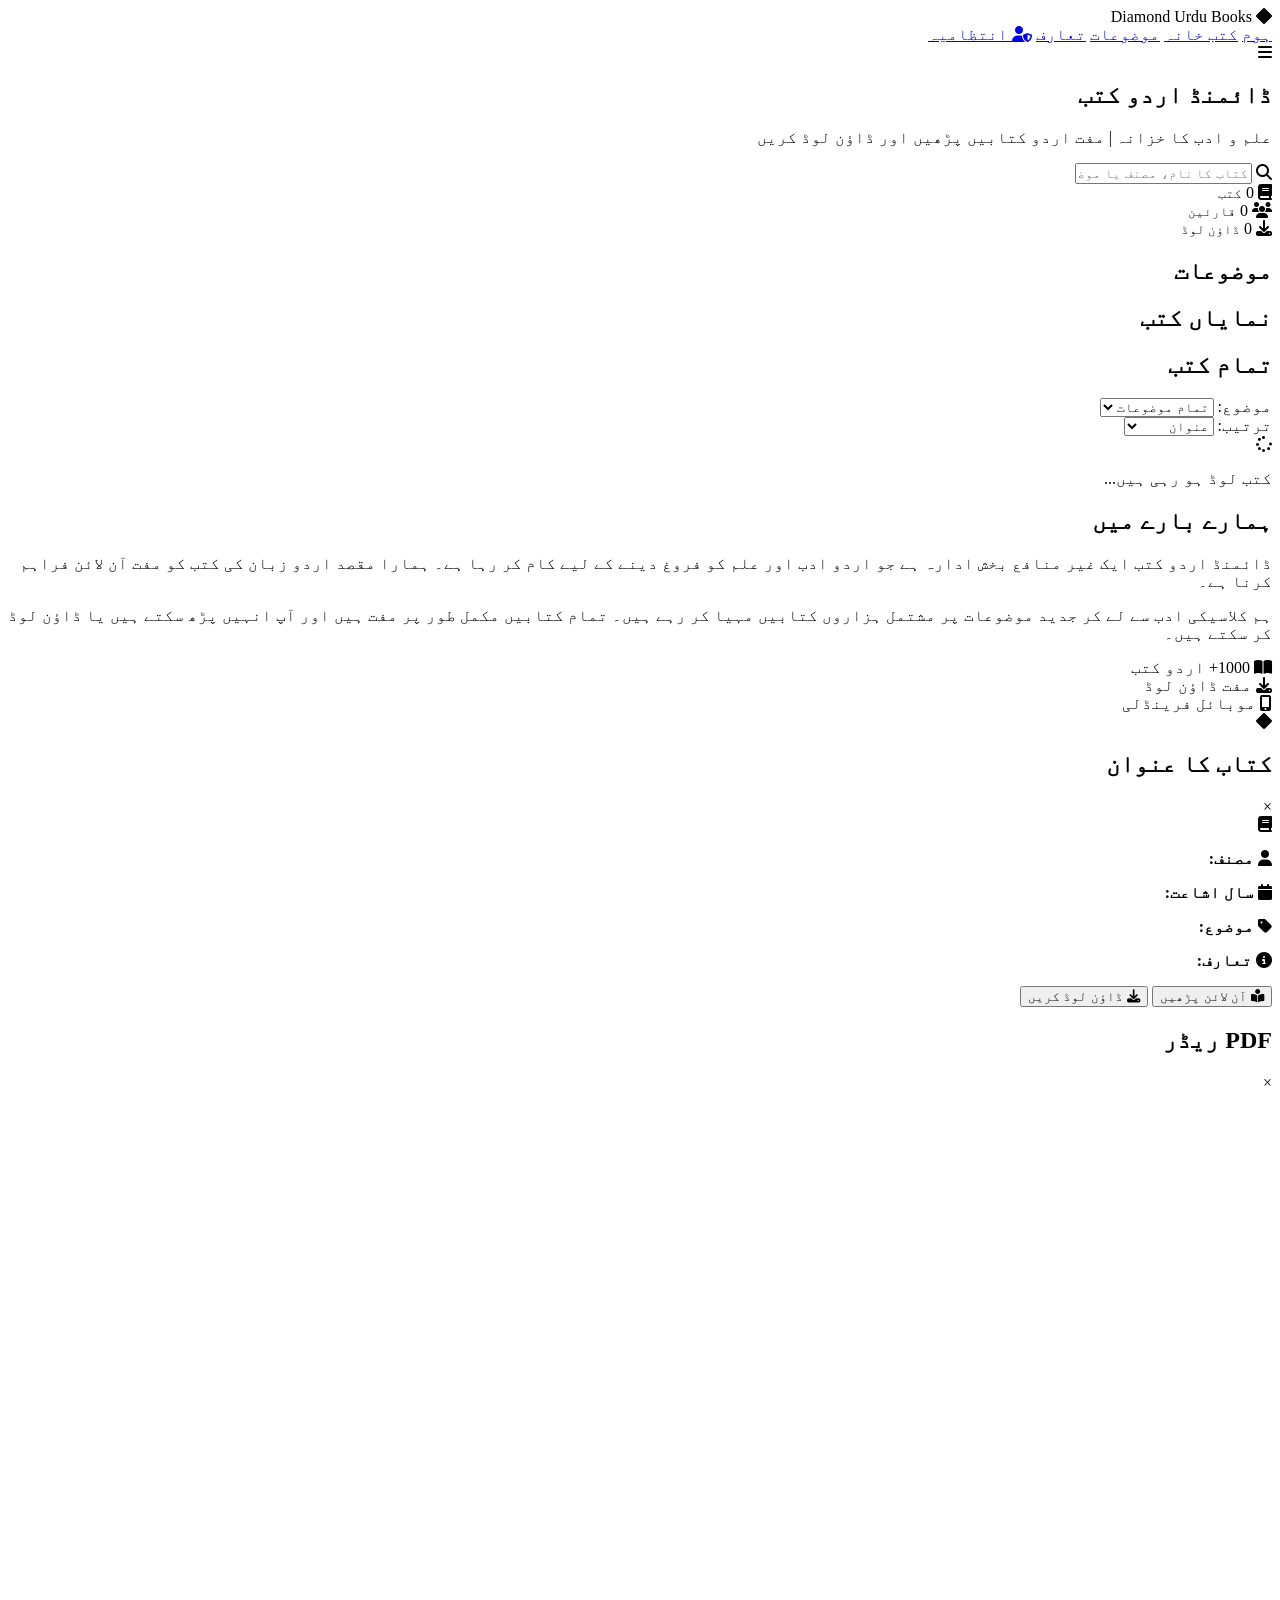
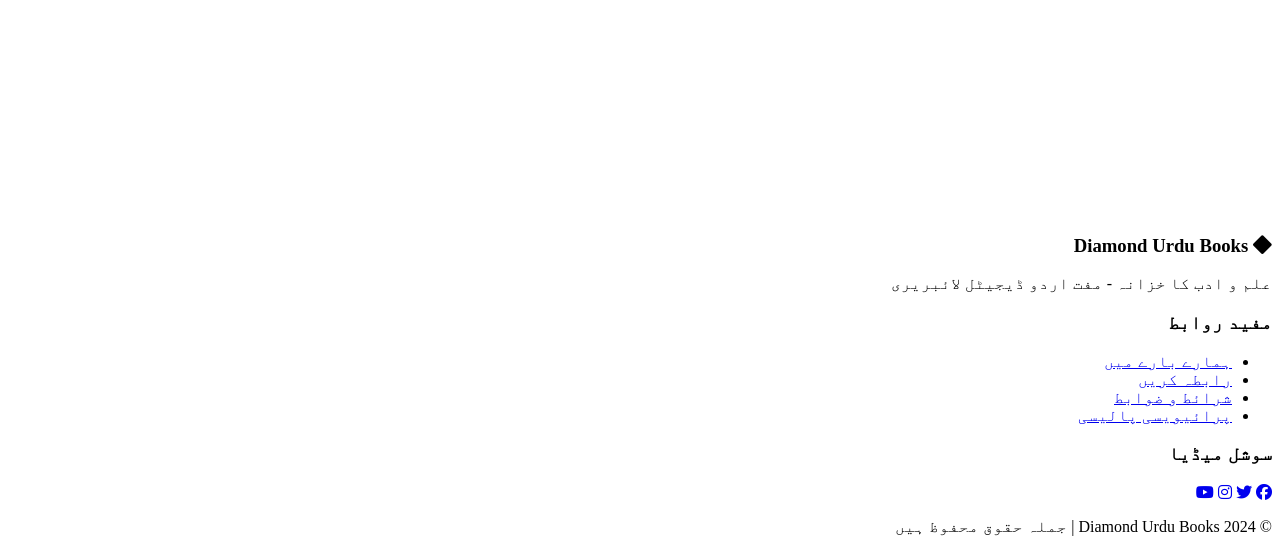
==== index.html @ 3018e24c "Add initial index.html for Diamond Urdu Books" ====
<!DOCTYPE html>
<html lang="ur" dir="rtl">
<head>
    <meta charset="UTF-8">
    <meta name="viewport" content="width=device-width, initial-scale=1.0">
    <title>Diamond Urdu Books - اردو کتابوں کا سب سے بڑا مجموعہ</title>
    <link rel="stylesheet" href="styles.css">
    <link href="https://fonts.googleapis.com/css2?family=Noto+Nastaliq+Urdu:wght@400;500;600;700&family=Inter:wght@300;400;500;600;700&display=swap" rel="stylesheet">
    <link rel="stylesheet" href="https://cdnjs.cloudflare.com/ajax/libs/font-awesome/6.4.0/css/all.min.css">
</head>
<body>
    <!-- Header -->
    <header class="header">
        <div class="container">
            <nav class="navbar">
                <div class="logo">
                    <i class="fas fa-diamond"></i>
                    <span>Diamond Urdu Books</span>
                </div>
                <div class="nav-links">
                    <a href="#" class="active">ہوم</a>
                    <a href="#books">کتب خانہ</a>
                    <a href="#categories">موضوعات</a>
                    <a href="#about">تعارف</a>
                    <a href="admin.html" class="admin-link">
                        <i class="fas fa-user-shield"></i> انتظامیہ
                    </a>
                </div>
                <div class="mobile-menu-btn">
                    <i class="fas fa-bars"></i>
                </div>
            </nav>
        </div>
    </header>

    <!-- Hero Section with Urdu Typography -->
    <section class="hero">
        <div class="container">
            <div class="hero-content">
                <h1>ڈائمنڈ اردو کتب</h1>
                <p>علم و ادب کا خزانہ | مفت اردو کتابیں پڑھیں اور ڈاؤن لوڈ کریں</p>
                <div class="search-box">
                    <i class="fas fa-search"></i>
                    <input type="text" id="searchInput" placeholder="کتاب کا نام، مصنف یا موضوع تلاش کریں...">
                </div>
                <div class="hero-stats">
                    <div class="stat">
                        <i class="fas fa-book"></i>
                        <span id="totalBooksCount">0</span>
                        <small>کتب</small>
                    </div>
                    <div class="stat">
                        <i class="fas fa-users"></i>
                        <span id="totalReaders">0</span>
                        <small>قارئین</small>
                    </div>
                    <div class="stat">
                        <i class="fas fa-download"></i>
                        <span id="totalDownloads">0</span>
                        <small>ڈاؤن لوڈ</small>
                    </div>
                </div>
            </div>
        </div>
    </section>

    <!-- Categories Section -->
    <section class="categories-section" id="categories">
        <div class="container">
            <h2 class="section-title">موضوعات</h2>
            <div class="categories-grid" id="categoriesGrid">
                <!-- Categories will be loaded here -->
            </div>
        </div>
    </section>

    <!-- Featured Books Section -->
    <section class="featured-section">
        <div class="container">
            <h2 class="section-title">نمایاں کتب</h2>
            <div class="books-grid" id="featuredBooks">
                <!-- Featured books will be loaded here -->
            </div>
        </div>
    </section>

    <!-- All Books Section -->
    <section class="books-section" id="books">
        <div class="container">
            <h2 class="section-title">تمام کتب</h2>
            <div class="filters">
                <div class="filter-group">
                    <label>موضوع:</label>
                    <select id="categoryFilter">
                        <option value="all">تمام موضوعات</option>
                    </select>
                </div>
                <div class="filter-group">
                    <label>ترتیب:</label>
                    <select id="sortFilter">
                        <option value="title">عنوان</option>
                        <option value="author">مصنف</option>
                        <option value="year">سال اشاعت</option>
                    </select>
                </div>
            </div>
            <div class="books-grid" id="booksGrid">
                <div class="loading">
                    <i class="fas fa-spinner fa-spin"></i>
                    <p>کتب لوڈ ہو رہی ہیں...</p>
                </div>
            </div>
        </div>
    </section>

    <!-- About Section -->
    <section class="about-section" id="about">
        <div class="container">
            <div class="about-content">
                <div class="about-text">
                    <h2>ہمارے بارے میں</h2>
                    <p>ڈائمنڈ اردو کتب ایک غیر منافع بخش ادارہ ہے جو اردو ادب اور علم کو فروغ دینے کے لیے کام کر رہا ہے۔ ہمارا مقصد اردو زبان کی کتب کو مفت آن لائن فراہم کرنا ہے۔</p>
                    <p>ہم کلاسیکی ادب سے لے کر جدید موضوعات پر مشتمل ہزاروں کتابیں مہیا کر رہے ہیں۔ تمام کتابیں مکمل طور پر مفت ہیں اور آپ انہیں پڑھ سکتے ہیں یا ڈاؤن لوڈ کر سکتے ہیں۔</p>
                    <div class="about-features">
                        <div class="feature">
                            <i class="fas fa-book-open"></i>
                            <span>1000+ اردو کتب</span>
                        </div>
                        <div class="feature">
                            <i class="fas fa-download"></i>
                            <span>مفت ڈاؤن لوڈ</span>
                        </div>
                        <div class="feature">
                            <i class="fas fa-mobile-alt"></i>
                            <span>موبائل فرینڈلی</span>
                        </div>
                    </div>
                </div>
                <div class="about-image">
                    <i class="fas fa-diamond"></i>
                </div>
            </div>
        </div>
    </section>

    <!-- Book Modal -->
    <div id="bookModal" class="modal">
        <div class="modal-content">
            <div class="modal-header">
                <h2 id="modalTitle">کتاب کا عنوان</h2>
                <span class="close">&times;</span>
            </div>
            <div class="modal-body">
                <div class="book-details">
                    <div class="book-cover-modal">
                        <i class="fas fa-book" id="modalCoverIcon"></i>
                        <img id="modalCover" style="display: none;" alt="Book Cover">
                    </div>
                    <div class="book-info-modal">
                        <p><strong><i class="fas fa-user"></i> مصنف:</strong> <span id="modalAuthor"></span></p>
                        <p><strong><i class="fas fa-calendar"></i> سال اشاعت:</strong> <span id="modalYear"></span></p>
                        <p><strong><i class="fas fa-tag"></i> موضوع:</strong> <span id="modalCategory"></span></p>
                        <p><strong><i class="fas fa-info-circle"></i> تعارف:</strong></p>
                        <p id="modalDescription"></p>
                        <div class="modal-actions">
                            <button id="readOnlineBtn" class="btn-primary">
                                <i class="fas fa-book-reader"></i> آن لائن پڑھیں
                            </button>
                            <button id="downloadBtn" class="btn-secondary">
                                <i class="fas fa-download"></i> ڈاؤن لوڈ کریں
                            </button>
                        </div>
                    </div>
                </div>
            </div>
        </div>
    </div>

    <!-- PDF Viewer Modal -->
    <div id="pdfModal" class="modal pdf-viewer-modal">
        <div class="modal-content pdf-modal-content">
            <div class="modal-header">
                <h2 id="pdfTitle">PDF ریڈر</h2>
                <span class="close-pdf">&times;</span>
            </div>
            <div class="modal-body">
                <iframe id="pdfFrame" src="" style="width:100%; height:80vh;" frameborder="0"></iframe>
            </div>
        </div>
    </div>

    <!-- Footer -->
    <footer class="footer">
        <div class="container">
            <div class="footer-content">
                <div class="footer-section">
                    <h3><i class="fas fa-diamond"></i> Diamond Urdu Books</h3>
                    <p>علم و ادب کا خزانہ - مفت اردو ڈیجیٹل لائبریری</p>
                </div>
                <div class="footer-section">
                    <h3>مفید روابط</h3>
                    <ul>
                        <li><a href="#">ہمارے بارے میں</a></li>
                        <li><a href="#">رابطہ کریں</a></li>
                        <li><a href="#">شرائط و ضوابط</a></li>
                        <li><a href="#">پرائیویسی پالیسی</a></li>
                    </ul>
                </div>
                <div class="footer-section">
                    <h3>سوشل میڈیا</h3>
                    <div class="social-links">
                        <a href="#"><i class="fab fa-facebook"></i></a>
                        <a href="#"><i class="fab fa-twitter"></i></a>
                        <a href="#"><i class="fab fa-instagram"></i></a>
                        <a href="#"><i class="fab fa-youtube"></i></a>
                    </div>
                </div>
            </div>
            <div class="footer-bottom">
                <p>&copy; 2024 Diamond Urdu Books | جملہ حقوق محفوظ ہیں</p>
            </div>
        </div>
    </footer>

    <script src="script.js"></script>
</body>
              </html>
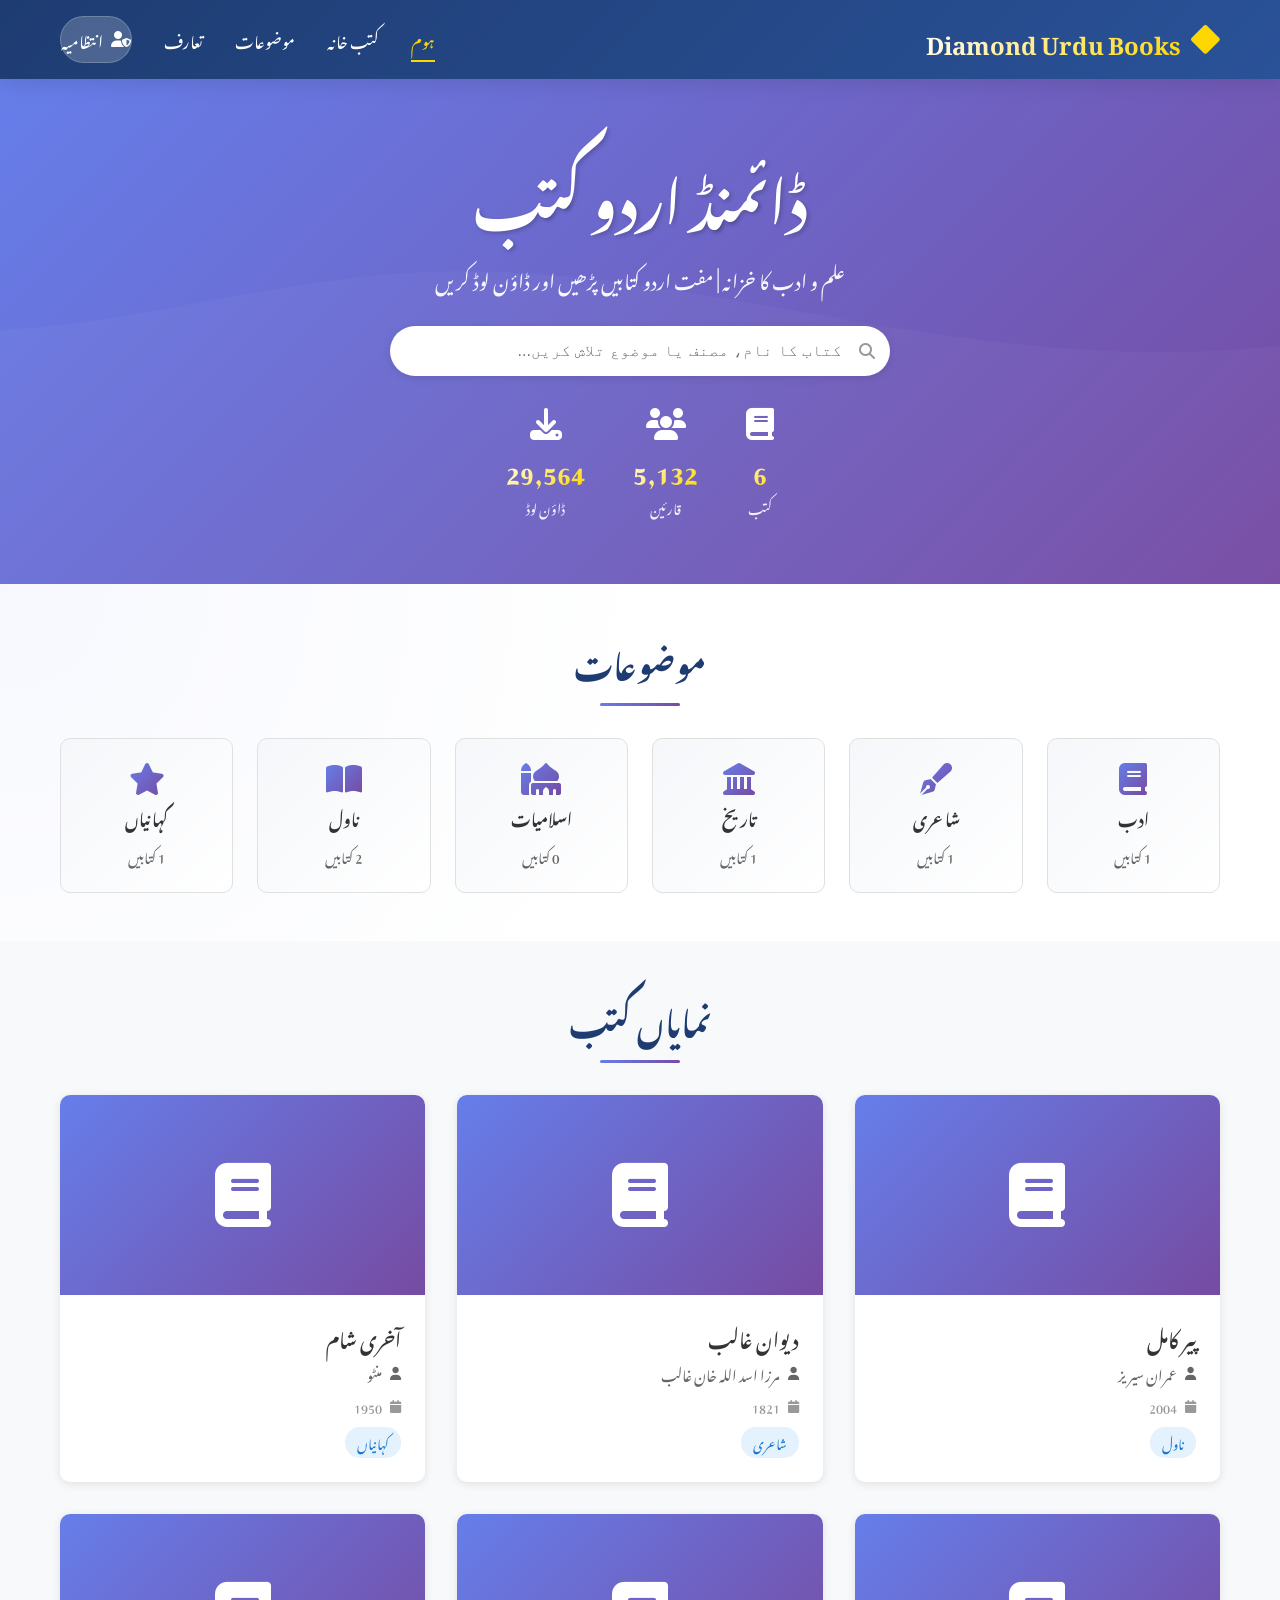
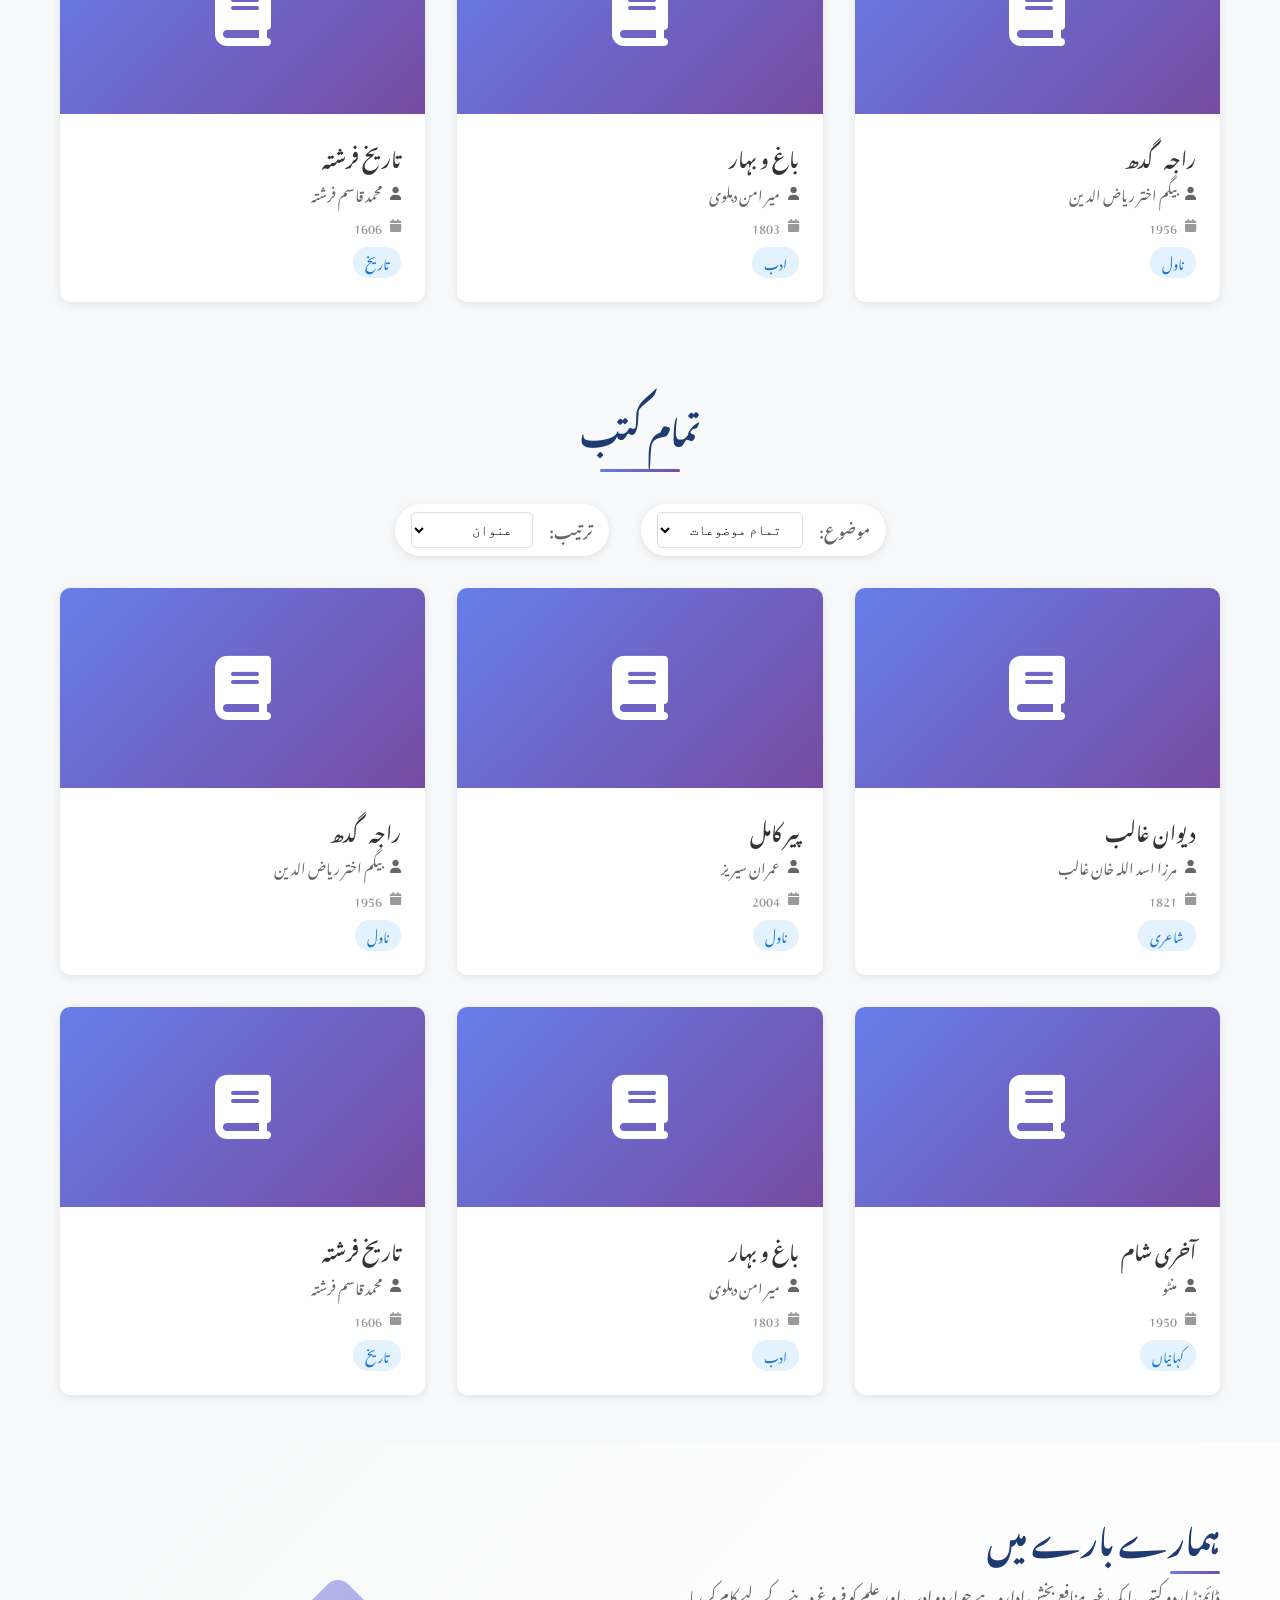
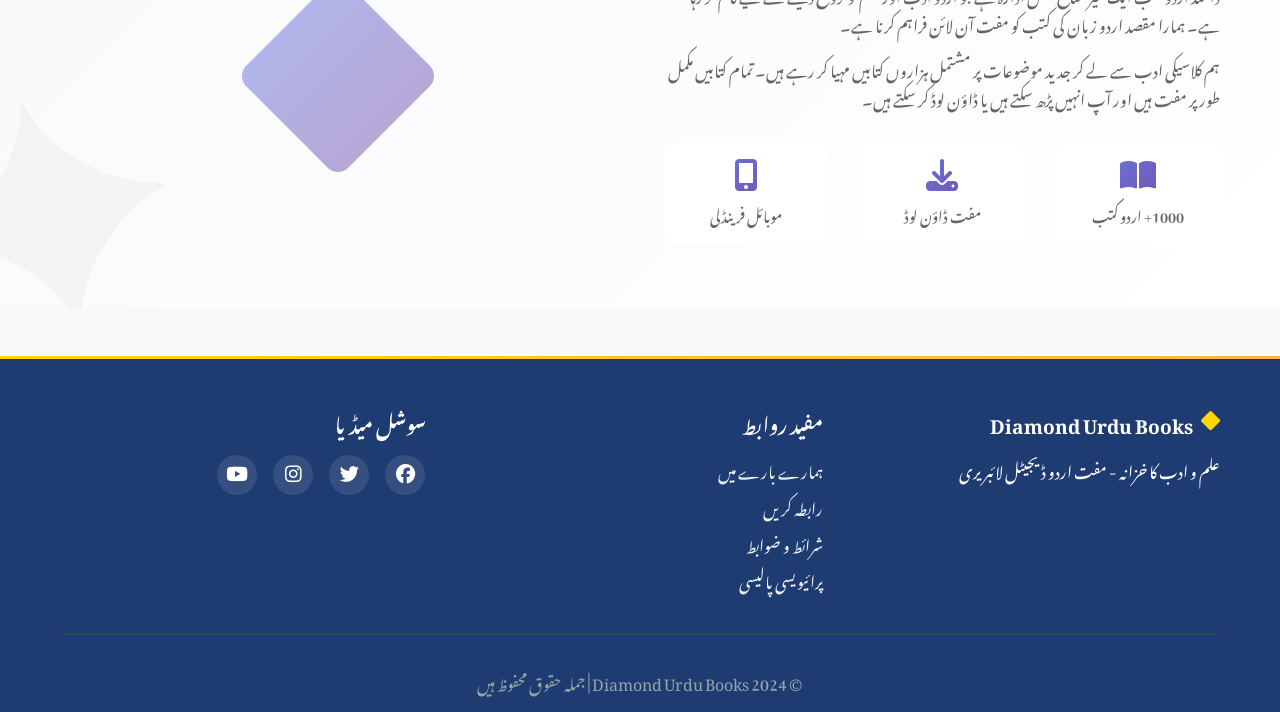
==== commit 4d5990fb: "Add user modals for login and registration" ====
--- a/index.html
+++ b/index.html
@@ -225,3 +225,175 @@
     <script src="script.js"></script>
 </body>
               </html>
+
+<!-- User Modals -->
+<div id="loginModal" class="modal">
+    <div class="modal-content">
+        <div class="modal-header">
+            <h2>لاگ ان کریں</h2>
+            <span class="close-login">&times;</span>
+        </div>
+        <div class="modal-body">
+            <form id="loginForm">
+                <div class="form-group">
+                    <label>ای میل</label>
+                    <input type="email" id="loginEmail" required>
+                </div>
+                <div class="form-group">
+                    <label>پاس ورڈ</label>
+                    <input type="password" id="loginPassword" required>
+                </div>
+                <button type="submit" class="btn-primary">لاگ ان</button>
+                <p class="form-footer">اکاؤنٹ نہیں ہے؟ <a href="#" id="showRegister">رجسٹر کریں</a></p>
+            </form>
+        </div>
+    </div>
+</div>
+
+<div id="registerModal" class="modal">
+    <div class="modal-content">
+        <div class="modal-header">
+            <h2>رجسٹر کریں</h2>
+            <span class="close-register">&times;</span>
+        </div>
+        <div class="modal-body">
+            <form id="registerForm">
+                <div class="form-group">
+                    <label>نام</label>
+                    <input type="text" id="regName" required>
+                </div>
+                <div class="form-group">
+                    <label>ای میل</label>
+                    <input type="email" id="regEmail" required>
+                </div>
+                <div class="form-group">
+                    <label>پاس ورڈ</label>
+                    <input type="password" id="regPassword" required>
+                </div>
+                <button type="submit" class="btn-primary">رجسٹر کریں</button>
+                <p class="form-footer">پہلے سے اکاؤنٹ ہے؟ <a href="#" id="showLogin">لاگ ان کریں</a></p>
+            </form>
+        </div>
+    </div>
+</div>
+
+<div id="userMenu" class="user-menu" style="display: none;">
+    <div class="user-avatar">
+        <i class="fas fa-user-circle"></i>
+        <span id="userName"></span>
+    </div>
+    <div class="user-dropdown">
+        <a href="#" id="profileLink"><i class="fas fa-user"></i> پروفائل</a>
+        <a href="#" id="favoritesLink"><i class="fas fa-heart"></i> پسندیدہ کتابیں</a>
+        <a href="#" id="readingHistoryLink"><i class="fas fa-history"></i> پڑھنے کی تاریخ</a>
+        <a href="#" id="readingListsLink"><i class="fas fa-list"></i> میری لسٹیں</a>
+        <a href="#" id="logoutBtn"><i class="fas fa-sign-out-alt"></i> لاگ آؤٹ</a>
+    </div>
+</div>
+
+<!-- Rating and Review Modal -->
+<div id="reviewModal" class="modal">
+    <div class="modal-content">
+        <div class="modal-header">
+            <h2>کتاب کا جائزہ</h2>
+            <span class="close-review">&times;</span>
+        </div>
+        <div class="modal-body">
+            <div id="reviewBookInfo"></div>
+            <div class="rating-input">
+                <label>اپنی ریٹنگ دیں:</label>
+                <div class="stars" id="ratingStars">
+                    <i class="far fa-star" data-rating="1"></i>
+                    <i class="far fa-star" data-rating="2"></i>
+                    <i class="far fa-star" data-rating="3"></i>
+                    <i class="far fa-star" data-rating="4"></i>
+                    <i class="far fa-star" data-rating="5"></i>
+                </div>
+                <input type="hidden" id="selectedRating" value="0">
+            </div>
+            <div class="form-group">
+                <label>آپ کا تبصرہ</label>
+                <textarea id="reviewComment" rows="4" placeholder="کتاب کے بارے میں اپنے خیالات لکھیں..."></textarea>
+            </div>
+            <div class="form-actions">
+                <button id="submitReviewBtn" class="btn-primary">جائزہ جمع کریں</button>
+            </div>
+        </div>
+    </div>
+</div>
+
+<!-- Reading Progress Modal -->
+<div id="progressModal" class="modal">
+    <div class="modal-content">
+        <div class="modal-header">
+            <h2>پڑھنے کی پیشرفت</h2>
+            <span class="close-progress">&times;</span>
+        </div>
+        <div class="modal-body">
+            <div id="progressBookInfo"></div>
+            <div class="progress-slider">
+                <label>صفحہ نمبر: <span id="pageNumber">0</span> / <span id="totalPages">0</span></label>
+                <input type="range" id="pageSlider" min="0" max="100" value="0">
+            </div>
+            <div class="form-actions">
+                <button id="saveProgressBtn" class="btn-primary">محفوظ کریں</button>
+            </div>
+        </div>
+    </div>
+</div>
+
+<!-- Reading Lists Modal -->
+<div id="readingListsModal" class="modal">
+    <div class="modal-content">
+        <div class="modal-header">
+            <h2>میری لسٹیں</h2>
+            <span class="close-lists">&times;</span>
+        </div>
+        <div class="modal-body">
+            <div id="readingListsContainer"></div>
+            <button id="createListBtn" class="btn-primary">نئی لسٹ بنائیں</button>
+        </div>
+    </div>
+</div>
+
+<!-- Add to Reading List Modal -->
+<div id="addToListModal" class="modal">
+    <div class="modal-content">
+        <div class="modal-header">
+            <h2>لسٹ میں شامل کریں</h2>
+            <span class="close-addtolist">&times;</span>
+        </div>
+        <div class="modal-body">
+            <p id="addToListBookTitle"></p>
+            <div id="userLists"></div>
+            <div class="form-actions">
+                <button id="createNewListFromAdd" class="btn-secondary">نئی لسٹ بنائیں</button>
+            </div>
+        </div>
+    </div>
+</div>
+
+<!-- Advanced Search Filters -->
+<div class="advanced-filters" id="advancedFilters" style="display: none;">
+    <div class="filter-group">
+        <label>سال سے:</label>
+        <input type="number" id="yearFrom" placeholder="سے">
+    </div>
+    <div class="filter-group">
+        <label>سال تک:</label>
+        <input type="number" id="yearTo" placeholder="تک">
+    </div>
+    <div class="filter-group">
+        <label>کم از کم ریٹنگ:</label>
+        <select id="minRating">
+            <option value="0">کوئی بھی</option>
+            <option value="1">1 ستارہ</option>
+            <option value="2">2 ستارے</option>
+            <option value="3">3 ستارے</option>
+            <option value="4">4 ستارے</option>
+            <option value="5">5 ستارے</option>
+        </select>
+    </div>
+    <button id="applyAdvancedFilters" class="btn-secondary">فلٹر لگائیں</button>
+    <button id="showAdvancedFilters" class="btn-link">ایڈوانس فلٹرز ▼</button>
+</div>
--- a/styles.css
+++ b/styles.css
@@ -0,0 +1,1633 @@
+/* ========================================
+   DIAMOND URDU BOOKS - COMPLETE STYLES
+   Modern, Responsive, Urdu RTL Design
+   ======================================== */
+
+/* Import Google Fonts */
+@import url('https://fonts.googleapis.com/css2?family=Noto+Nastaliq+Urdu:wght@400;500;600;700;800&family=Inter:wght@300;400;500;600;700;800&display=swap');
+
+/* CSS Variables */
+:root {
+    --primary-color: #1e3c72;
+    --primary-dark: #0a2a4a;
+    --secondary-color: #764ba2;
+    --accent-color: #ffd700;
+    --gradient-primary: linear-gradient(135deg, #667eea 0%, #764ba2 100%);
+    --gradient-secondary: linear-gradient(135deg, #1e3c72 0%, #2a5298 100%);
+    --gradient-gold: linear-gradient(135deg, #ffd700 0%, #ffb347 100%);
+    --text-dark: #2c3e50;
+    --text-light: #666;
+    --bg-light: #f8f9fa;
+    --bg-white: #ffffff;
+    --shadow-sm: 0 2px 10px rgba(0,0,0,0.1);
+    --shadow-md: 0 5px 20px rgba(0,0,0,0.1);
+    --shadow-lg: 0 10px 30px rgba(0,0,0,0.15);
+    --shadow-xl: 0 20px 40px rgba(0,0,0,0.2);
+    --border-radius-sm: 8px;
+    --border-radius-md: 12px;
+    --border-radius-lg: 20px;
+    --border-radius-xl: 30px;
+    --transition-fast: 0.3s;
+    --transition-normal: 0.5s;
+    --transition-slow: 0.8s;
+}
+
+/* Reset & Base Styles */
+* {
+    margin: 0;
+    padding: 0;
+    box-sizing: border-box;
+}
+
+body {
+    font-family: 'Noto Nastaliq Urdu', 'Inter', sans-serif;
+    line-height: 1.8;
+    color: var(--text-dark);
+    background: var(--bg-light);
+    direction: rtl;
+    overflow-x: hidden;
+}
+
+.container {
+    max-width: 1200px;
+    margin: 0 auto;
+    padding: 0 20px;
+}
+
+/* Custom Scrollbar */
+::-webkit-scrollbar {
+    width: 10px;
+    height: 10px;
+}
+
+::-webkit-scrollbar-track {
+    background: #f1f1f1;
+    border-radius: 10px;
+}
+
+::-webkit-scrollbar-thumb {
+    background: linear-gradient(135deg, var(--primary-color), var(--secondary-color));
+    border-radius: 10px;
+}
+
+::-webkit-scrollbar-thumb:hover {
+    background: linear-gradient(135deg, var(--secondary-color), var(--primary-color));
+}
+
+/* Selection Style */
+::selection {
+    background: var(--accent-color);
+    color: var(--primary-dark);
+}
+
+/* Header Styles */
+.header {
+    background: var(--gradient-secondary);
+    color: white;
+    position: sticky;
+    top: 0;
+    z-index: 1000;
+    box-shadow: var(--shadow-md);
+    backdrop-filter: blur(10px);
+}
+
+.navbar {
+    display: flex;
+    justify-content: space-between;
+    align-items: center;
+    padding: 1rem 0;
+    position: relative;
+}
+
+.logo {
+    font-size: 1.5rem;
+    font-weight: bold;
+    display: flex;
+    align-items: center;
+    gap: 10px;
+    position: relative;
+    overflow: hidden;
+}
+
+.logo i {
+    font-size: 1.8rem;
+    color: var(--accent-color);
+    animation: pulse 2s infinite;
+}
+
+.logo span {
+    background: linear-gradient(135deg, #fff 0%, var(--accent-color) 100%);
+    -webkit-background-clip: text;
+    -webkit-text-fill-color: transparent;
+    background-clip: text;
+    position: relative;
+}
+
+.logo::after {
+    content: '';
+    position: absolute;
+    bottom: -5px;
+    left: 0;
+    width: 0;
+    height: 2px;
+    background: var(--accent-color);
+    transition: width var(--transition-normal);
+}
+
+.logo:hover::after {
+    width: 100%;
+}
+
+.nav-links {
+    display: flex;
+    gap: 2rem;
+    align-items: center;
+}
+
+.nav-links a {
+    color: white;
+    text-decoration: none;
+    transition: all var(--transition-fast);
+    font-size: 1rem;
+    position: relative;
+    padding: 0.5rem 0;
+}
+
+.nav-links a::before {
+    content: '';
+    position: absolute;
+    bottom: 0;
+    right: 0;
+    width: 0;
+    height: 2px;
+    background: var(--accent-color);
+    transition: width var(--transition-fast);
+}
+
+.nav-links a:hover::before,
+.nav-links a.active::before {
+    width: 100%;
+}
+
+.nav-links a:hover {
+    color: var(--accent-color);
+    transform: translateY(-2px);
+}
+
+.admin-link {
+    background: rgba(255,255,255,0.15);
+    padding: 0.5rem 1rem;
+    border-radius: 25px;
+    display: flex;
+    align-items: center;
+    gap: 0.5rem;
+    backdrop-filter: blur(10px);
+    border: 1px solid rgba(255,255,255,0.2);
+}
+
+.admin-link:hover {
+    background: rgba(255,255,255,0.25);
+    transform: translateY(-2px);
+}
+
+.mobile-menu-btn {
+    display: none;
+    font-size: 1.5rem;
+    cursor: pointer;
+    transition: transform var(--transition-fast);
+}
+
+.mobile-menu-btn:hover {
+    transform: scale(1.1);
+}
+
+/* Hero Section */
+.hero {
+    background: var(--gradient-primary);
+    color: white;
+    padding: 6rem 0;
+    text-align: center;
+    position: relative;
+    overflow: hidden;
+}
+
+.hero::before {
+    content: '';
+    position: absolute;
+    top: 0;
+    left: 0;
+    right: 0;
+    bottom: 0;
+    background: url('data:image/svg+xml,<svg xmlns="http://www.w3.org/2000/svg" viewBox="0 0 1440 320"><path fill="rgba(255,255,255,0.1)" fill-opacity="1" d="M0,96L48,112C96,128,192,160,288,160C384,160,480,128,576,122.7C672,117,768,139,864,154.7C960,171,1056,181,1152,165.3C1248,149,1344,107,1392,85.3L1440,64L1440,320L1392,320C1344,320,1248,320,1152,320C1056,320,960,320,864,320C768,320,672,320,576,320C480,320,384,320,288,320C192,320,96,320,48,320L0,320Z"></path></svg>') no-repeat bottom;
+    background-size: cover;
+    opacity: 0.2;
+    animation: wave 20s linear infinite;
+}
+
+@keyframes wave {
+    0% { transform: translateX(0); }
+    100% { transform: translateX(-100%); }
+}
+
+.hero-content {
+    position: relative;
+    z-index: 1;
+    animation: fadeInUp 1s ease;
+}
+
+.hero h1 {
+    font-size: 4rem;
+    margin-bottom: 1rem;
+    font-weight: 800;
+    text-shadow: 2px 2px 4px rgba(0,0,0,0.2);
+    animation: glow 2s ease-in-out infinite;
+}
+
+@keyframes glow {
+    0%, 100% { text-shadow: 0 0 10px rgba(255,215,0,0.5); }
+    50% { text-shadow: 0 0 20px rgba(255,215,0,0.8); }
+}
+
+.hero p {
+    font-size: 1.3rem;
+    margin-bottom: 2rem;
+    opacity: 0.95;
+}
+
+.search-box {
+    max-width: 500px;
+    margin: 0 auto 2rem;
+    position: relative;
+}
+
+.search-box i {
+    position: absolute;
+    right: 15px;
+    top: 50%;
+    transform: translateY(-50%);
+    color: #999;
+    transition: color var(--transition-fast);
+}
+
+.search-box input {
+    width: 100%;
+    padding: 1rem 3rem 1rem 1rem;
+    border: none;
+    border-radius: 50px;
+    font-size: 1rem;
+    outline: none;
+    background: white;
+    color: var(--text-dark);
+    transition: all var(--transition-fast);
+    box-shadow: var(--shadow-sm);
+}
+
+.search-box input:focus {
+    box-shadow: 0 0 0 3px rgba(255,215,0,0.3);
+    transform: scale(1.02);
+}
+
+.search-box input:focus + i {
+    color: var(--accent-color);
+}
+
+.hero-stats {
+    display: flex;
+    justify-content: center;
+    gap: 3rem;
+    margin-top: 2rem;
+}
+
+.stat {
+    text-align: center;
+    animation: fadeInUp 1s ease 0.3s both;
+}
+
+.stat i {
+    font-size: 2rem;
+    margin-bottom: 0.5rem;
+    display: block;
+    animation: bounce 2s infinite;
+}
+
+@keyframes bounce {
+    0%, 100% { transform: translateY(0); }
+    50% { transform: translateY(-5px); }
+}
+
+.stat span {
+    font-size: 2rem;
+    font-weight: bold;
+    display: block;
+    background: linear-gradient(135deg, #fff, var(--accent-color));
+    -webkit-background-clip: text;
+    -webkit-text-fill-color: transparent;
+}
+
+.stat small {
+    font-size: 0.85rem;
+    opacity: 0.9;
+}
+
+/* Section Titles */
+.section-title {
+    text-align: center;
+    font-size: 2.5rem;
+    margin-bottom: 3rem;
+    color: var(--primary-color);
+    position: relative;
+    padding-bottom: 1rem;
+    font-weight: 700;
+}
+
+.section-title::before {
+    content: '✦';
+    position: absolute;
+    top: -20px;
+    left: 50%;
+    transform: translateX(-50%);
+    font-size: 2rem;
+    color: var(--accent-color);
+    opacity: 0;
+    animation: fadeInDown 0.5s ease forwards;
+}
+
+.section-title::after {
+    content: '';
+    position: absolute;
+    bottom: 0;
+    right: 50%;
+    transform: translateX(50%);
+    width: 80px;
+    height: 3px;
+    background: var(--gradient-primary);
+    border-radius: 3px;
+    animation: expandWidth 0.8s ease;
+}
+
+@keyframes expandWidth {
+    from { width: 0; }
+    to { width: 80px; }
+}
+
+/* Categories Section */
+.categories-section {
+    padding: 4rem 0;
+    background: var(--bg-white);
+    position: relative;
+}
+
+.categories-section::before {
+    content: '';
+    position: absolute;
+    top: 0;
+    left: 0;
+    right: 0;
+    height: 100%;
+    background: radial-gradient(circle at 0% 0%, rgba(102,126,234,0.05) 0%, transparent 50%);
+    pointer-events: none;
+}
+
+.categories-grid {
+    display: grid;
+    grid-template-columns: repeat(auto-fit, minmax(160px, 1fr));
+    gap: 2rem;
+}
+
+.category-card {
+    background: var(--bg-white);
+    padding: 2rem 1rem;
+    text-align: center;
+    border-radius: var(--border-radius-lg);
+    cursor: pointer;
+    transition: all var(--transition-normal);
+    border: 1px solid rgba(102,126,234,0.1);
+    position: relative;
+    overflow: hidden;
+}
+
+.category-card::before {
+    content: '';
+    position: absolute;
+    top: 0;
+    left: 0;
+    right: 0;
+    bottom: 0;
+    background: var(--gradient-primary);
+    opacity: 0;
+    transition: opacity var(--transition-normal);
+    z-index: 0;
+}
+
+.category-card:hover::before {
+    opacity: 0.05;
+}
+
+.category-card:hover {
+    transform: translateY(-10px) scale(1.05);
+    box-shadow: var(--shadow-lg);
+    border-color: transparent;
+}
+
+.category-card i {
+    font-size: 3rem;
+    background: var(--gradient-primary);
+    -webkit-background-clip: text;
+    -webkit-text-fill-color: transparent;
+    margin-bottom: 1rem;
+    display: inline-block;
+    transition: transform var(--transition-fast);
+}
+
+.category-card:hover i {
+    transform: scale(1.1) rotate(5deg);
+}
+
+.category-card h3 {
+    font-size: 1.1rem;
+    margin-bottom: 0.5rem;
+    color: var(--text-dark);
+    position: relative;
+    z-index: 1;
+}
+
+.category-card span {
+    font-size: 0.85rem;
+    color: var(--text-light);
+    position: relative;
+    z-index: 1;
+}
+
+/* Books Grid */
+.books-section,
+.featured-section {
+    padding: 4rem 0;
+}
+
+.featured-section {
+    background: linear-gradient(135deg, #f8f9fa 0%, #fff 100%);
+}
+
+.books-grid {
+    display: grid;
+    grid-template-columns: repeat(auto-fill, minmax(280px, 1fr));
+    gap: 2rem;
+}
+
+.book-card {
+    background: var(--bg-white);
+    border-radius: var(--border-radius-lg);
+    overflow: hidden;
+    box-shadow: var(--shadow-sm);
+    transition: all var(--transition-normal);
+    cursor: pointer;
+    position: relative;
+}
+
+.book-card::after {
+    content: '';
+    position: absolute;
+    top: 0;
+    left: 0;
+    right: 0;
+    bottom: 0;
+    border-radius: var(--border-radius-lg);
+    box-shadow: inset 0 0 0 2px rgba(102,126,234,0);
+    transition: all var(--transition-normal);
+    pointer-events: none;
+}
+
+.book-card:hover::after {
+    box-shadow: inset 0 0 0 2px rgba(102,126,234,0.3);
+}
+
+.book-card:hover {
+    transform: translateY(-10px);
+    box-shadow: var(--shadow-xl);
+}
+
+.book-cover {
+    background: var(--gradient-primary);
+    height: 220px;
+    display: flex;
+    align-items: center;
+    justify-content: center;
+    position: relative;
+    overflow: hidden;
+}
+
+.book-cover::before {
+    content: '';
+    position: absolute;
+    top: 50%;
+    left: 50%;
+    width: 0;
+    height: 0;
+    background: rgba(255,255,255,0.2);
+    border-radius: 50%;
+    transform: translate(-50%, -50%);
+    transition: width 0.6s, height 0.6s;
+}
+
+.book-card:hover .book-cover::before {
+    width: 300px;
+    height: 300px;
+}
+
+.book-cover img {
+    width: 100%;
+    height: 100%;
+    object-fit: cover;
+    transition: transform var(--transition-normal);
+}
+
+.book-card:hover .book-cover img {
+    transform: scale(1.1);
+}
+
+.book-cover i {
+    font-size: 5rem;
+    color: white;
+    animation: float 3s ease-in-out infinite;
+}
+
+@keyframes float {
+    0%, 100% { transform: translateY(0); }
+    50% { transform: translateY(-10px); }
+}
+
+.book-info {
+    padding: 1.5rem;
+    position: relative;
+}
+
+.book-title {
+    font-size: 1.2rem;
+    font-weight: 700;
+    margin-bottom: 0.5rem;
+    color: var(--text-dark);
+    transition: color var(--transition-fast);
+}
+
+.book-card:hover .book-title {
+    color: var(--secondary-color);
+}
+
+.book-author {
+    color: var(--text-light);
+    font-size: 0.9rem;
+    margin-bottom: 0.5rem;
+    display: flex;
+    align-items: center;
+    gap: 0.5rem;
+}
+
+.book-author i {
+    font-size: 0.8rem;
+}
+
+.book-year {
+    color: #999;
+    font-size: 0.8rem;
+    margin-bottom: 0.5rem;
+    display: flex;
+    align-items: center;
+    gap: 0.5rem;
+}
+
+.book-category {
+    display: inline-block;
+    padding: 0.25rem 0.75rem;
+    background: linear-gradient(135deg, rgba(102,126,234,0.1), rgba(118,75,162,0.1));
+    border-radius: 20px;
+    font-size: 0.8rem;
+    color: var(--secondary-color);
+    transition: all var(--transition-fast);
+}
+
+.book-card:hover .book-category {
+    background: var(--gradient-primary);
+    color: white;
+}
+
+/* Filters */
+.filters {
+    display: flex;
+    justify-content: center;
+    gap: 2rem;
+    margin-bottom: 2rem;
+    flex-wrap: wrap;
+}
+
+.filter-group {
+    display: flex;
+    align-items: center;
+    gap: 1rem;
+    background: var(--bg-white);
+    padding: 0.5rem 1rem;
+    border-radius: 40px;
+    box-shadow: var(--shadow-sm);
+}
+
+.filter-group label {
+    font-weight: 500;
+    color: var(--text-dark);
+}
+
+.filter-group select {
+    padding: 0.5rem 1rem;
+    border: 1px solid #e0e0e0;
+    border-radius: 30px;
+    font-size: 0.9rem;
+    cursor: pointer;
+    outline: none;
+    background: white;
+    transition: all var(--transition-fast);
+}
+
+.filter-group select:hover {
+    border-color: var(--secondary-color);
+}
+
+.filter-group select:focus {
+    border-color: var(--secondary-color);
+    box-shadow: 0 0 0 3px rgba(118,75,162,0.1);
+}
+
+/* About Section */
+.about-section {
+    padding: 5rem 0;
+    background: linear-gradient(135deg, var(--bg-white) 0%, #f8f9fa 100%);
+    position: relative;
+    overflow: hidden;
+}
+
+.about-section::before {
+    content: '✦';
+    position: absolute;
+    font-size: 20rem;
+    opacity: 0.03;
+    bottom: -100px;
+    left: -100px;
+    transform: rotate(-15deg);
+    pointer-events: none;
+}
+
+.about-content {
+    display: grid;
+    grid-template-columns: 1fr 1fr;
+    gap: 4rem;
+    align-items: center;
+}
+
+.about-text {
+    animation: fadeInRight 1s ease;
+}
+
+.about-text h2 {
+    font-size: 2.5rem;
+    margin-bottom: 1.5rem;
+    color: var(--primary-color);
+    position: relative;
+    display: inline-block;
+}
+
+.about-text h2::after {
+    content: '';
+    position: absolute;
+    bottom: -10px;
+    right: 0;
+    width: 50px;
+    height: 3px;
+    background: var(--gradient-primary);
+    border-radius: 3px;
+}
+
+.about-text p {
+    margin-bottom: 1.5rem;
+    color: var(--text-light);
+    line-height: 1.9;
+}
+
+.about-features {
+    display: flex;
+    gap: 2rem;
+    margin-top: 2rem;
+}
+
+.feature {
+    text-align: center;
+    flex: 1;
+    padding: 1rem;
+    background: var(--bg-white);
+    border-radius: var(--border-radius-md);
+    transition: all var(--transition-normal);
+    cursor: pointer;
+}
+
+.feature:hover {
+    transform: translateY(-5px);
+    box-shadow: var(--shadow-md);
+}
+
+.feature i {
+    font-size: 2rem;
+    background: var(--gradient-primary);
+    -webkit-background-clip: text;
+    -webkit-text-fill-color: transparent;
+    margin-bottom: 0.5rem;
+    display: inline-block;
+}
+
+.feature span {
+    font-size: 0.9rem;
+    color: var(--text-dark);
+    font-weight: 500;
+}
+
+.about-image {
+    text-align: center;
+    animation: fadeInLeft 1s ease;
+}
+
+.about-image i {
+    font-size: 15rem;
+    background: var(--gradient-primary);
+    -webkit-background-clip: text;
+    -webkit-text-fill-color: transparent;
+    animation: rotate 20s linear infinite;
+}
+
+@keyframes rotate {
+    from { transform: rotate(0deg); }
+    to { transform: rotate(360deg); }
+}
+
+/* Modal Styles */
+.modal {
+    display: none;
+    position: fixed;
+    z-index: 1000;
+    left: 0;
+    top: 0;
+    width: 100%;
+    height: 100%;
+    background-color: rgba(0,0,0,0.6);
+    backdrop-filter: blur(5px);
+    animation: fadeIn 0.3s;
+}
+
+.modal-content {
+    background-color: var(--bg-white);
+    margin: 5% auto;
+    border-radius: var(--border-radius-lg);
+    width: 90%;
+    max-width: 800px;
+    animation: slideDown 0.4s cubic-bezier(0.68, -0.55, 0.265, 1.55);
+    overflow: hidden;
+}
+
+.pdf-modal-content {
+    max-width: 90%;
+    width: 90%;
+    height: 90%;
+}
+
+.modal-header {
+    display: flex;
+    justify-content: space-between;
+    align-items: center;
+    padding: 1.5rem 2rem;
+    background: var(--gradient-primary);
+    color: white;
+}
+
+.modal-header h2 {
+    margin: 0;
+    font-size: 1.5rem;
+}
+
+.close, .close-pdf {
+    font-size: 1.8rem;
+    cursor: pointer;
+    color: white;
+    transition: transform var(--transition-fast);
+}
+
+.close:hover, .close-pdf:hover {
+    transform: rotate(90deg);
+}
+
+.modal-body {
+    padding: 2rem;
+}
+
+.book-details {
+    display: grid;
+    grid-template-columns: 200px 1fr;
+    gap: 2rem;
+}
+
+.book-cover-modal {
+    text-align: center;
+}
+
+.book-cover-modal i {
+    font-size: 8rem;
+    background: var(--gradient-primary);
+    -webkit-background-clip: text;
+    -webkit-text-fill-color: transparent;
+}
+
+.book-cover-modal img {
+    width: 100%;
+    border-radius: var(--border-radius-md);
+    box-shadow: var(--shadow-md);
+}
+
+.book-info-modal p {
+    margin-bottom: 1rem;
+    line-height: 1.8;
+}
+
+.book-info-modal strong {
+    color: var(--primary-color);
+}
+
+.modal-actions {
+    display: flex;
+    gap: 1rem;
+    margin-top: 2rem;
+}
+
+/* Button Styles */
+.btn-primary, .btn-secondary {
+    padding: 0.75rem 1.5rem;
+    border: none;
+    border-radius: 40px;
+    font-size: 1rem;
+    cursor: pointer;
+    transition: all var(--transition-fast);
+    display: inline-flex;
+    align-items: center;
+    gap: 0.5rem;
+    font-weight: 500;
+    position: relative;
+    overflow: hidden;
+}
+
+.btn-primary {
+    background: var(--gradient-primary);
+    color: white;
+}
+
+.btn-secondary {
+    background: #f0f0f0;
+    color: var(--text-dark);
+}
+
+.btn-primary::before, .btn-secondary::before {
+    content: '';
+    position: absolute;
+    top: 50%;
+    left: 50%;
+    width: 0;
+    height: 0;
+    background: rgba(255,255,255,0.2);
+    border-radius: 50%;
+    transform: translate(-50%, -50%);
+    transition: width 0.6s, height 0.6s;
+}
+
+.btn-primary:hover::before, .btn-secondary:hover::before {
+    width: 300px;
+    height: 300px;
+}
+
+.btn-primary:hover, .btn-secondary:hover {
+    transform: translateY(-2px);
+    box-shadow: var(--shadow-md);
+}
+
+.btn-primary:active, .btn-secondary:active {
+    transform: translateY(0);
+}
+
+/* Footer */
+.footer {
+    background: var(--gradient-secondary);
+    color: white;
+    padding: 4rem 0 1rem;
+    position: relative;
+    overflow: hidden;
+}
+
+.footer::before {
+    content: '';
+    position: absolute;
+    top: 0;
+    left: 0;
+    right: 0;
+    height: 3px;
+    background: var(--gradient-gold);
+}
+
+.footer-content {
+    display: grid;
+    grid-template-columns: repeat(auto-fit, minmax(250px, 1fr));
+    gap: 3rem;
+    margin-bottom: 3rem;
+}
+
+.footer-section h3 {
+    margin-bottom: 1.5rem;
+    font-size: 1.2rem;
+    display: flex;
+    align-items: center;
+    gap: 0.5rem;
+}
+
+.footer-section h3 i {
+    color: var(--accent-color);
+}
+
+.footer-section ul {
+    list-style: none;
+}
+
+.footer-section ul li {
+    margin-bottom: 0.75rem;
+}
+
+.footer-section ul li a {
+    color: #ecf0f1;
+    text-decoration: none;
+    transition: all var(--transition-fast);
+    display: inline-block;
+}
+
+.footer-section ul li a:hover {
+    color: var(--accent-color);
+    transform: translateX(-5px);
+}
+
+.social-links {
+    display: flex;
+    gap: 1rem;
+}
+
+.social-links a {
+    width: 40px;
+    height: 40px;
+    background: rgba(255,255,255,0.1);
+    border-radius: 50%;
+    display: flex;
+    align-items: center;
+    justify-content: center;
+    transition: all var(--transition-fast);
+}
+
+.social-links a:hover {
+    background: var(--accent-color);
+    transform: translateY(-3px);
+}
+
+.social-links a i {
+    color: white;
+    font-size: 1.2rem;
+}
+
+.footer-bottom {
+    text-align: center}
+
+.logo {
+    font-size: 1.5rem;
+    font-weight: bold;
+    display: flex;
+    align-items: center;
+    gap: 10px;
+}
+
+.logo i {
+    font-size: 1.8rem;
+    color: #ffd700;
+}
+
+.logo span {
+    background: linear-gradient(135deg, #fff 0%, #ffd700 100%);
+    -webkit-background-clip: text;
+    -webkit-text-fill-color: transparent;
+    background-clip: text;
+}
+
+.nav-links {
+    display: flex;
+    gap: 2rem;
+    align-items: center;
+}
+
+.nav-links a {
+    color: white;
+    text-decoration: none;
+    transition: color 0.3s;
+    font-size: 1rem;
+}
+
+.nav-links a:hover,
+.nav-links a.active {
+    color: #ffd700;
+}
+
+.admin-link {
+    background: rgba(255,255,255,0.2);
+    padding: 0.5rem 1rem;
+    border-radius: 25px;
+    display: flex;
+    align-items: center;
+    gap: 0.5rem;
+}
+
+.mobile-menu-btn {
+    display: none;
+    font-size: 1.5rem;
+    cursor: pointer;
+}
+
+/* Hero Section */
+.hero {
+    background: linear-gradient(135deg, #667eea 0%, #764ba2 100%);
+    color: white;
+    padding: 4rem 0;
+    text-align: center;
+    position: relative;
+    overflow: hidden;
+}
+
+.hero::before {
+    content: '';
+    position: absolute;
+    top: 0;
+    left: 0;
+    right: 0;
+    bottom: 0;
+    background: url('data:image/svg+xml,<svg xmlns="http://www.w3.org/2000/svg" viewBox="0 0 1440 320"><path fill="rgba(255,255,255,0.1)" fill-opacity="1" d="M0,96L48,112C96,128,192,160,288,160C384,160,480,128,576,122.7C672,117,768,139,864,154.7C960,171,1056,181,1152,165.3C1248,149,1344,107,1392,85.3L1440,64L1440,320L1392,320C1344,320,1248,320,1152,320C1056,320,960,320,864,320C768,320,672,320,576,320C480,320,384,320,288,320C192,320,96,320,48,320L0,320Z"></path></svg>') no-repeat bottom;
+    background-size: cover;
+    opacity: 0.3;
+}
+
+.hero-content {
+    position: relative;
+    z-index: 1;
+}
+
+.hero h1 {
+    font-size: 3.5rem;
+    margin-bottom: 1rem;
+    font-weight: bold;
+}
+
+.hero p {
+    font-size: 1.2rem;
+    margin-bottom: 2rem;
+}
+
+.search-box {
+    max-width: 500px;
+    margin: 0 auto 2rem;
+    position: relative;
+}
+
+.search-box i {
+    position: absolute;
+    right: 15px;
+    top: 50%;
+    transform: translateY(-50%);
+    color: #999;
+}
+
+.search-box input {
+    width: 100%;
+    padding: 1rem 3rem 1rem 1rem;
+    border: none;
+    border-radius: 50px;
+    font-size: 1rem;
+    outline: none;
+    background: white;
+    color: #333;
+}
+
+.hero-stats {
+    display: flex;
+    justify-content: center;
+    gap: 3rem;
+    margin-top: 2rem;
+}
+
+.stat {
+    text-align: center;
+}
+
+.stat i {
+    font-size: 2rem;
+    margin-bottom: 0.5rem;
+    display: block;
+}
+
+.stat span {
+    font-size: 1.5rem;
+    font-weight: bold;
+    display: block;
+}
+
+.stat small {
+    font-size: 0.85rem;
+    opacity: 0.9;
+}
+
+/* Section Titles */
+.section-title {
+    text-align: center;
+    font-size: 2rem;
+    margin-bottom: 2rem;
+    color: #1e3c72;
+    position: relative;
+    padding-bottom: 1rem;
+}
+
+.section-title::after {
+    content: '';
+    position: absolute;
+    bottom: 0;
+    right: 50%;
+    transform: translateX(50%);
+    width: 80px;
+    height: 3px;
+    background: linear-gradient(135deg, #667eea 0%, #764ba2 100%);
+}
+
+/* Categories Section */
+.categories-section {
+    padding: 3rem 0;
+    background: white;
+}
+
+.categories-grid {
+    display: grid;
+    grid-template-columns: repeat(auto-fit, minmax(150px, 1fr));
+    gap: 1.5rem;
+}
+
+.category-card {
+    background: linear-gradient(135deg, #f5f7fa 0%, #fff 100%);
+    padding: 1.5rem;
+    text-align: center;
+    border-radius: 10px;
+    cursor: pointer;
+    transition: all 0.3s;
+    border: 1px solid #e0e0e0;
+}
+
+.category-card:hover {
+    transform: translateY(-5px);
+    box-shadow: 0 5px 20px rgba(0,0,0,0.1);
+    border-color: #667eea;
+}
+
+.category-card i {
+    font-size: 2rem;
+    color: #667eea;
+    margin-bottom: 0.5rem;
+}
+
+.category-card h3 {
+    font-size: 1rem;
+    margin-bottom: 0.5rem;
+    color: #333;
+}
+
+.category-card span {
+    font-size: 0.85rem;
+    color: #666;
+}
+
+/* Books Grid */
+.books-section {
+    padding: 3rem 0;
+}
+
+.featured-section {
+    padding: 3rem 0;
+    background: #f8f9fa;
+}
+
+.books-grid {
+    display: grid;
+    grid-template-columns: repeat(auto-fill, minmax(280px, 1fr));
+    gap: 2rem;
+}
+
+.book-card {
+    background: white;
+    border-radius: 10px;
+    overflow: hidden;
+    box-shadow: 0 2px 10px rgba(0,0,0,0.1);
+    transition: all 0.3s;
+    cursor: pointer;
+}
+
+.book-card:hover {
+    transform: translateY(-5px);
+    box-shadow: 0 5px 25px rgba(0,0,0,0.15);
+}
+
+.book-cover {
+    background: linear-gradient(135deg, #667eea 0%, #764ba2 100%);
+    height: 200px;
+    display: flex;
+    align-items: center;
+    justify-content: center;
+    position: relative;
+    overflow: hidden;
+}
+
+.book-cover img {
+    width: 100%;
+    height: 100%;
+    object-fit: cover;
+}
+
+.book-cover i {
+    font-size: 4rem;
+    color: white;
+}
+
+.book-info {
+    padding: 1.5rem;
+}
+
+.book-title {
+    font-size: 1.2rem;
+    font-weight: 600;
+    margin-bottom: 0.5rem;
+    color: #333;
+}
+
+.book-author {
+    color: #666;
+    font-size: 0.9rem;
+    margin-bottom: 0.5rem;
+}
+
+.book-year {
+    color: #999;
+    font-size: 0.8rem;
+    margin-bottom: 0.5rem;
+}
+
+.book-category {
+    display: inline-block;
+    padding: 0.25rem 0.75rem;
+    background: #e3f2fd;
+    border-radius: 15px;
+    font-size: 0.8rem;
+    color: #1976d2;
+}
+
+/* Filters */
+.filters {
+    display: flex;
+    justify-content: center;
+    gap: 2rem;
+    margin-bottom: 2rem;
+    flex-wrap: wrap;
+}
+
+.filter-group {
+    display: flex;
+    align-items: center;
+    gap: 1rem;
+}
+
+.filter-group label {
+    font-weight: 500;
+    color: #666;
+}
+
+.filter-group select {
+    padding: 0.5rem 1rem;
+    border: 1px solid #ddd;
+    border-radius: 5px;
+    font-size: 0.9rem;
+    cursor: pointer;
+    outline: none;
+    background: white;
+}
+
+/* About Section */
+.about-section {
+    padding: 4rem 0;
+    background: linear-gradient(135deg, #f8f9fa 0%, #fff 100%);
+}
+
+.about-content {
+    display: grid;
+    grid-template-columns: 1fr 1fr;
+    gap: 3rem;
+    align-items: center;
+}
+
+.about-text h2 {
+    font-size: 2rem;
+    margin-bottom: 1rem;
+    color: #1e3c72;
+}
+
+.about-text p {
+    margin-bottom: 1rem;
+    color: #666;
+    line-height: 1.8;
+}
+
+.about-features {
+    display: flex;
+    gap: 2rem;
+    margin-top: 2rem;
+}
+
+.feature {
+    text-align: center;
+}
+
+.feature i {
+    font-size: 2rem;
+    color: #667eea;
+    margin-bottom: 0.5rem;
+    display: block;
+}
+
+.feature span {
+    font-size: 0.9rem;
+    color: #666;
+}
+
+.about-image {
+    text-align: center;
+}
+
+.about-image i {
+    font-size: 12rem;
+    color: #667eea;
+    opacity: 0.5;
+}
+
+/* Modal */
+.modal {
+    display: none;
+    position: fixed;
+    z-index: 1000;
+    left: 0;
+    top: 0;
+    width: 100%;
+    height: 100%;
+    background-color: rgba(0,0,0,0.5);
+    animation: fadeIn 0.3s;
+}
+
+.modal-content {
+    background-color: white;
+    margin: 5% auto;
+    border-radius: 15px;
+    width: 90%;
+    max-width: 800px;
+    animation: slideDown 0.3s;
+}
+
+.pdf-modal-content {
+    max-width: 90%;
+    width: 90%;
+    height: 90%;
+}
+
+.modal-header {
+    display: flex;
+    justify-content: space-between;
+    align-items: center;
+    padding: 1.5rem;
+    border-bottom: 1px solid #eee;
+}
+
+.modal-header h2 {
+    margin: 0;
+    font-size: 1.5rem;
+    color: #1e3c72;
+}
+
+.close, .close-pdf {
+    font-size: 1.5rem;
+    cursor: pointer;
+    color: #999;
+    transition: color 0.3s;
+}
+
+.close:hover, .close-pdf:hover {
+    color: #333;
+}
+
+.modal-body {
+    padding: 1.5rem;
+}
+
+.book-details {
+    display: grid;
+    grid-template-columns: 200px 1fr;
+    gap: 2rem;
+}
+
+.book-cover-modal {
+    text-align: center;
+}
+
+.book-cover-modal i {
+    font-size: 8rem;
+    color: #667eea;
+}
+
+.book-cover-modal img {
+    width: 100%;
+    border-radius: 10px;
+}
+
+.book-info-modal p {
+    margin-bottom: 1rem;
+}
+
+.modal-actions {
+    display: flex;
+    gap: 1rem;
+    margin-top: 1.5rem;
+}
+
+.btn-primary, .btn-secondary {
+    padding: 0.75rem 1.5rem;
+    border: none;
+    border-radius: 5px;
+    font-size: 1rem;
+    cursor: pointer;
+    transition: all 0.3s;
+    display: inline-flex;
+    align-items: center;
+    gap: 0.5rem;
+}
+
+.btn-primary {
+    background: linear-gradient(135deg, #667eea 0%, #764ba2 100%);
+    color: white;
+}
+
+.btn-secondary {
+    background: #f0f0f0;
+    color: #333;
+}
+
+.btn-primary:hover, .btn-secondary:hover {
+    transform: translateY(-2px);
+    box-shadow: 0 2px 10px rgba(0,0,0,0.1);
+}
+
+/* Footer */
+.footer {
+    background: #1e3c72;
+    color: white;
+    padding: 3rem 0 1rem;
+    margin-top: 3rem;
+}
+
+.footer-content {
+    display: grid;
+    grid-template-columns: repeat(auto-fit, minmax(250px, 1fr));
+    gap: 2rem;
+    margin-bottom: 2rem;
+}
+
+.footer-section h3 {
+    margin-bottom: 1rem;
+    display: flex;
+    align-items: center;
+    gap: 0.5rem;
+}
+
+.footer-section ul {
+    list-style: none;
+}
+
+.footer-section ul li {
+    margin-bottom: 0.5rem;
+}
+
+.footer-section a {
+    color: #ecf0f1;
+    text-decoration: none;
+    transition: color 0.3s;
+}
+
+.footer-section a:hover {
+    color: #ffd700;
+}
+
+.social-links {
+    display: flex;
+    gap: 1rem;
+}
+
+.social-links a {
+    font-size: 1.5rem;
+}
+
+.footer-bottom {
+    text-align: center;
+    padding-top: 2rem;
+    border-top: 1px solid #34495e;
+    color: #95a5a6;
+}
+
+/* Loading */
+.loading {
+    text-align: center;
+    padding: 3rem;
+}
+
+.loading i {
+    font-size: 2rem;
+    color: #667eea;
+    margin-bottom: 1rem;
+}
+
+.no-results {
+    text-align: center;
+    padding: 3rem;
+    color: #666;
+}
+
+/* Animations */
+@keyframes fadeIn {
+    from { opacity: 0; }
+    to { opacity: 1; }
+}
+
+@keyframes slideDown {
+    from {
+        transform: translateY(-50px);
+        opacity: 0;
+    }
+    to {
+        transform: translateY(0);
+        opacity: 1;
+    }
+}
+
+/* Responsive */
+@media (max-width: 768px) {
+    .nav-links {
+        display: none;
+    }
+    
+    .mobile-menu-btn {
+        display: block;
+    }
+    
+    .hero h1 {
+        font-size: 2rem;
+    }
+    
+    .hero-stats {
+        flex-direction: column;
+        gap: 1rem;
+    }
+    
+    .about-content {
+        grid-template-columns: 1fr;
+    }
+    
+    .book-details {
+        grid-template-columns: 1fr;
+    }
+    
+    .modal-content {
+        margin: 10% auto;
+        width: 95%;
+    }
+    
+    .filters {
+        flex-direction: column;
+        align-items: center;
+    }
+    
+    .filter-group {
+        width: 100%;
+        justify-content: space-between;
+    }
+    
+    .filter-group select {
+        flex: 1;
+    }
+  }
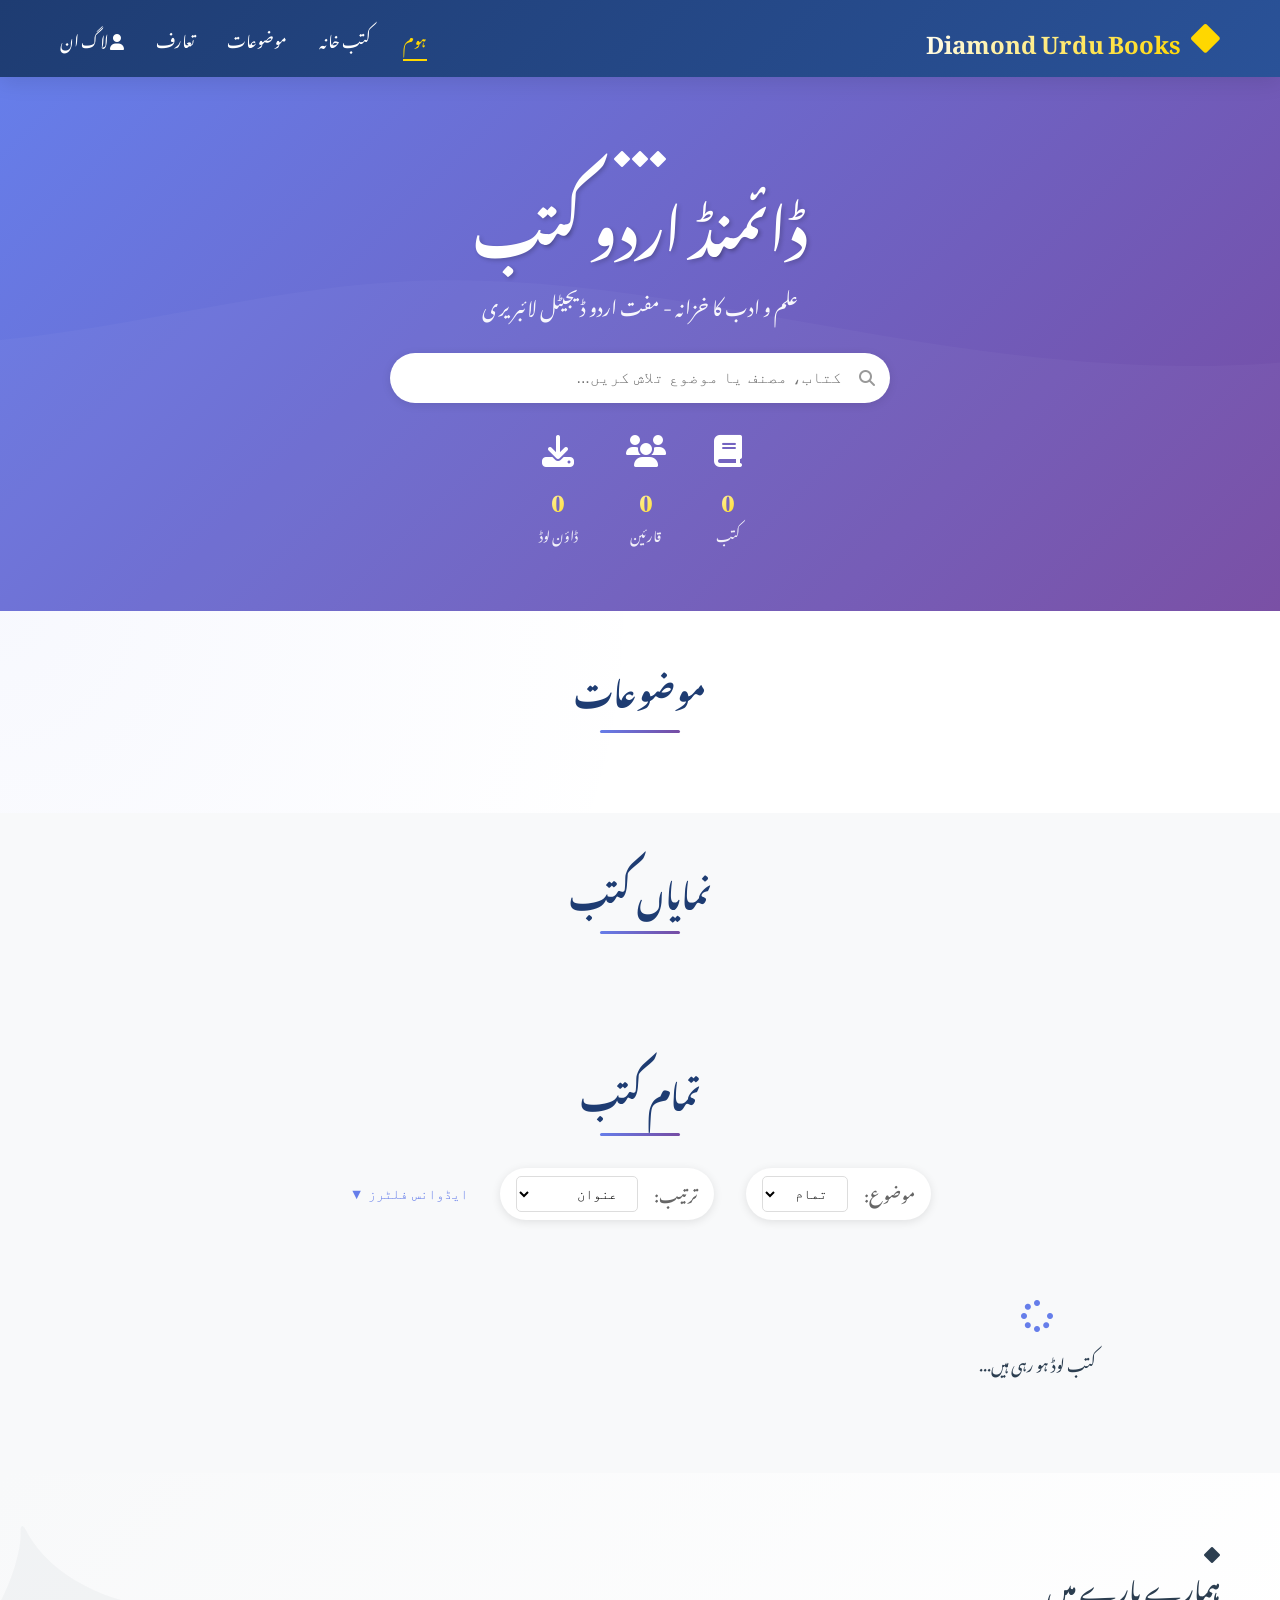
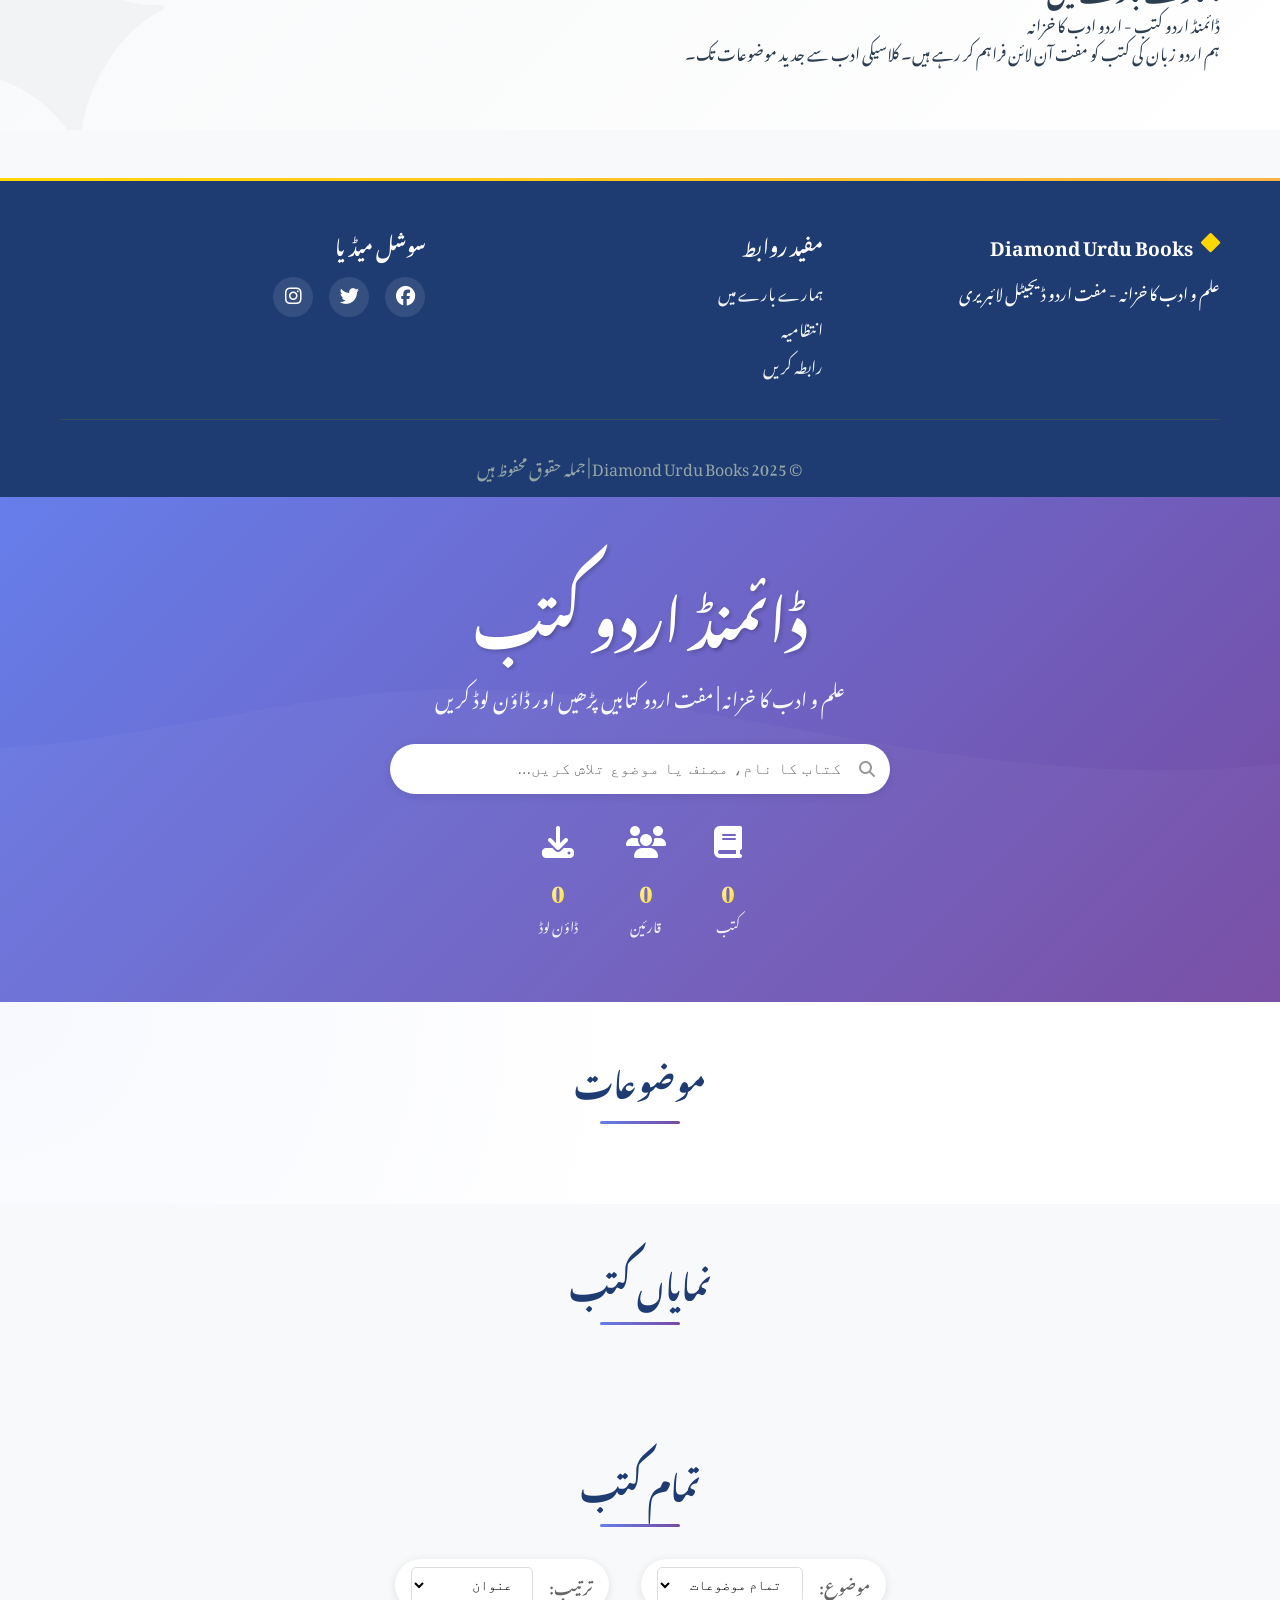
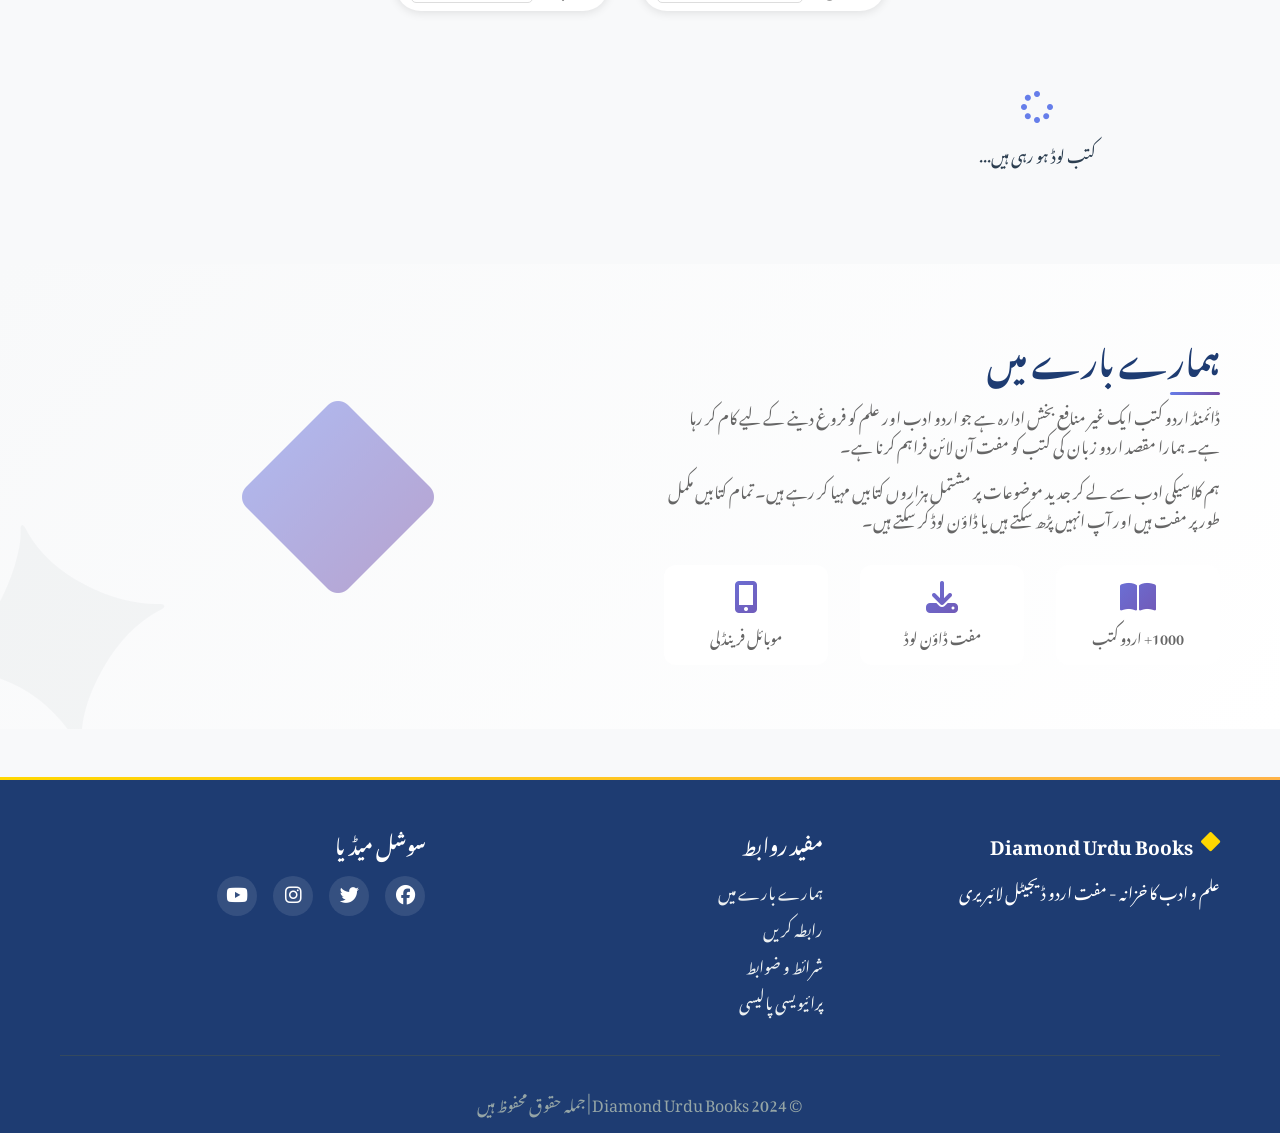
==== commit 2d01d2d0: "Update HTML structure and content for Urdu Books site" ====
--- a/index.html
+++ b/index.html
@@ -2,29 +2,43 @@
 <html lang="ur" dir="rtl">
 <head>
     <meta charset="UTF-8">
-    <meta name="viewport" content="width=device-width, initial-scale=1.0">
-    <title>Diamond Urdu Books - اردو کتابوں کا سب سے بڑا مجموعہ</title>
+    <meta name="viewport" content="width=device-width, initial-scale=1.0, user-scalable=yes">
+    <title>Diamond Urdu Books | ڈائمنڈ اردو بکس</title>
     <link rel="stylesheet" href="styles.css">
-    <link href="https://fonts.googleapis.com/css2?family=Noto+Nastaliq+Urdu:wght@400;500;600;700&family=Inter:wght@300;400;500;600;700&display=swap" rel="stylesheet">
+    <link href="https://fonts.googleapis.com/css2?family=Noto+Nastaliq+Urdu:wght@400;500;600;700;800&family=Inter:wght@300;400;500;600;700;800&display=swap" rel="stylesheet">
     <link rel="stylesheet" href="https://cdnjs.cloudflare.com/ajax/libs/font-awesome/6.4.0/css/all.min.css">
 </head>
 <body>
-    <!-- Header -->
-    <header class="header">
+    <!-- 3D Particle Background -->
+    <div class="particles-bg" id="particles"></div>
+
+    <!-- Header with 3D Glass Effect -->
+    <header class="header glass-3d">
         <div class="container">
             <nav class="navbar">
                 <div class="logo">
                     <i class="fas fa-diamond"></i>
                     <span>Diamond Urdu Books</span>
                 </div>
-                <div class="nav-links">
+                <div class="nav-links" id="navLinks">
                     <a href="#" class="active">ہوم</a>
                     <a href="#books">کتب خانہ</a>
                     <a href="#categories">موضوعات</a>
                     <a href="#about">تعارف</a>
-                    <a href="admin.html" class="admin-link">
-                        <i class="fas fa-user-shield"></i> انتظامیہ
-                    </a>
+                    <a href="#" id="loginBtn" class="login-link"><i class="fas fa-user"></i> لاگ ان</a>
+                </div>
+                <div id="userMenu" class="user-menu" style="display: none;">
+                    <div class="user-avatar">
+                        <i class="fas fa-user-circle"></i>
+                        <span id="userName"></span>
+                    </div>
+                    <div class="user-dropdown">
+                        <a href="#" id="profileLink"><i class="fas fa-user"></i> پروفائل</a>
+                        <a href="#" id="favoritesLink"><i class="fas fa-heart"></i> پسندیدہ</a>
+                        <a href="#" id="readingHistoryLink"><i class="fas fa-history"></i> تاریخ پڑھنے</a>
+                        <a href="#" id="readingListsLink"><i class="fas fa-list"></i> میری لسٹیں</a>
+                        <a href="#" id="logoutBtn"><i class="fas fa-sign-out-alt"></i> لاگ آؤٹ</a>
+                    </div>
                 </div>
                 <div class="mobile-menu-btn">
                     <i class="fas fa-bars"></i>
@@ -33,8 +47,168 @@
         </div>
     </header>
 
-    <!-- Hero Section with Urdu Typography -->
+    <!-- Hero Section with 3D Floating Elements -->
     <section class="hero">
+        <div class="container">
+            <div class="hero-content">
+                <div class="floating-diamonds">
+                    <i class="fas fa-diamond"></i>
+                    <i class="fas fa-diamond"></i>
+                    <i class="fas fa-diamond"></i>
+                </div>
+                <h1 class="glow-text">ڈائمنڈ اردو کتب</h1>
+                <p class="subtitle">علم و ادب کا خزانہ - مفت اردو ڈیجیٹل لائبریری</p>
+                <div class="search-box">
+                    <i class="fas fa-search"></i>
+                    <input type="text" id="searchInput" placeholder="کتاب، مصنف یا موضوع تلاش کریں...">
+                </div>
+                <div class="hero-stats">
+                    <div class="stat">
+                        <i class="fas fa-book"></i>
+                        <span id="totalBooksCount">0</span>
+                        <small>کتب</small>
+                    </div>
+                    <div class="stat">
+                        <i class="fas fa-users"></i>
+                        <span id="totalReaders">0</span>
+                        <small>قارئین</small>
+                    </div>
+                    <div class="stat">
+                        <i class="fas fa-download"></i>
+                        <span id="totalDownloads">0</span>
+                        <small>ڈاؤن لوڈ</small>
+                    </div>
+                </div>
+            </div>
+        </div>
+    </section>
+
+    <!-- Categories Section (3D Cards) -->
+    <section class="categories-section" id="categories">
+        <div class="container">
+            <h2 class="section-title">موضوعات</h2>
+            <div class="categories-grid" id="categoriesGrid"></div>
+        </div>
+    </section>
+
+    <!-- Featured Books (3D Carousel) -->
+    <section class="featured-section">
+        <div class="container">
+            <h2 class="section-title">نمایاں کتب</h2>
+            <div class="books-grid" id="featuredBooks"></div>
+        </div>
+    </section>
+
+    <!-- All Books Section with Advanced Filters -->
+    <section class="books-section" id="books">
+        <div class="container">
+            <h2 class="section-title">تمام کتب</h2>
+            <div class="filters">
+                <div class="filter-group">
+                    <label>موضوع:</label>
+                    <select id="categoryFilter">
+                        <option value="all">تمام</option>
+                    </select>
+                </div>
+                <div class="filter-group">
+                    <label>ترتیب:</label>
+                    <select id="sortFilter">
+                        <option value="title">عنوان</option>
+                        <option value="author">مصنف</option>
+                        <option value="year">سال اشاعت</option>
+                        <option value="rating">ریٹنگ</option>
+                    </select>
+                </div>
+                <button id="showAdvancedFilters" class="btn-link">ایڈوانس فلٹرز ▼</button>
+            </div>
+            <div class="advanced-filters" id="advancedFilters" style="display: none;">
+                <div class="filter-group">
+                    <label>سال سے:</label>
+                    <input type="number" id="yearFrom" placeholder="سے">
+                </div>
+                <div class="filter-group">
+                    <label>سال تک:</label>
+                    <input type="number" id="yearTo" placeholder="تک">
+                </div>
+                <div class="filter-group">
+                    <label>کم از کم ریٹنگ:</label>
+                    <select id="minRating">
+                        <option value="0">کوئی بھی</option>
+                        <option value="1">1 ستارہ</option>
+                        <option value="2">2 ستارے</option>
+                        <option value="3">3 ستارے</option>
+                        <option value="4">4 ستارے</option>
+                        <option value="5">5 ستارے</option>
+                    </select>
+                </div>
+                <button id="applyAdvancedFilters" class="btn-secondary">فلٹر لگائیں</button>
+            </div>
+            <div class="books-grid" id="booksGrid">
+                <div class="loading"><i class="fas fa-spinner fa-spin"></i><p>کتب لوڈ ہو رہی ہیں...</p></div>
+            </div>
+        </div>
+    </section>
+
+    <!-- About Section with 3D Flip Card -->
+    <section class="about-section" id="about">
+        <div class="container">
+            <div class="about-card-3d">
+                <div class="about-front">
+                    <i class="fas fa-diamond"></i>
+                    <h2>ہمارے بارے میں</h2>
+                    <p>ڈائمنڈ اردو کتب - اردو ادب کا خزانہ</p>
+                </div>
+                <div class="about-back">
+                    <p>ہم اردو زبان کی کتب کو مفت آن لائن فراہم کر رہے ہیں۔ کلاسیکی ادب سے جدید موضوعات تک۔</p>
+                </div>
+            </div>
+        </div>
+    </section>
+
+    <!-- Footer -->
+    <footer class="footer glass-3d">
+        <div class="container">
+            <div class="footer-content">
+                <div class="footer-section">
+                    <h3><i class="fas fa-diamond"></i> Diamond Urdu Books</h3>
+                    <p>علم و ادب کا خزانہ - مفت اردو ڈیجیٹل لائبریری</p>
+                </div>
+                <div class="footer-section">
+                    <h3>مفید روابط</h3>
+                    <ul>
+                        <li><a href="#">ہمارے بارے میں</a></li>
+                        <li><a href="admin.html">انتظامیہ</a></li>
+                        <li><a href="#">رابطہ کریں</a></li>
+                    </ul>
+                </div>
+                <div class="footer-section">
+                    <h3>سوشل میڈیا</h3>
+                    <div class="social-links">
+                        <a href="#"><i class="fab fa-facebook"></i></a>
+                        <a href="#"><i class="fab fa-twitter"></i></a>
+                        <a href="#"><i class="fab fa-instagram"></i></a>
+                    </div>
+                </div>
+            </div>
+            <div class="footer-bottom">
+                <p>&copy; 2025 Diamond Urdu Books | جملہ حقوق محفوظ ہیں</p>
+            </div>
+        </div>
+    </footer>
+
+    <!-- Modals -->
+    <div id="loginModal" class="modal"><div class="modal-content"><div class="modal-header"><h2>لاگ ان کریں</h2><span class="close-login">&times;</span></div><div class="modal-body"><form id="loginForm"><div class="form-group"><label>ای میل</label><input type="email" id="loginEmail" required></div><div class="form-group"><label>پاس ورڈ</label><input type="password" id="loginPassword" required></div><button type="submit" class="btn-primary">لاگ ان</button><p class="form-footer">اکاؤنٹ نہیں ہے؟ <a href="#" id="showRegister">رجسٹر کریں</a></p></form></div></div></div>
+    <div id="registerModal" class="modal"><div class="modal-content"><div class="modal-header"><h2>رجسٹر کریں</h2><span class="close-register">&times;</span></div><div class="modal-body"><form id="registerForm"><div class="form-group"><label>نام</label><input type="text" id="regName" required></div><div class="form-group"><label>ای میل</label><input type="email" id="regEmail" required></div><div class="form-group"><label>پاس ورڈ</label><input type="password" id="regPassword" required></div><button type="submit" class="btn-primary">رجسٹر کریں</button><p class="form-footer">پہلے سے اکاؤنٹ ہے؟ <a href="#" id="showLogin">لاگ ان کریں</a></p></form></div></div></div>
+    <div id="bookModal" class="modal"><div class="modal-content"><div class="modal-header"><h2 id="modalTitle">کتاب کا عنوان</h2><span class="close">&times;</span></div><div class="modal-body"><div class="book-details"><div class="book-cover-modal"><i class="fas fa-book"></i></div><div class="book-info-modal"><p><strong>مصنف:</strong> <span id="modalAuthor"></span></p><p><strong>سال:</strong> <span id="modalYear"></span></p><p><strong>موضوع:</strong> <span id="modalCategory"></span></p><p><strong>تعارف:</strong> <span id="modalDescription"></span></p><div class="modal-actions"><button id="readOnlineBtn" class="btn-primary"><i class="fas fa-book-reader"></i> آن لائن پڑھیں</button><button id="downloadBtn" class="btn-secondary"><i class="fas fa-download"></i> ڈاؤن لوڈ</button></div></div></div></div></div></div>
+    <div id="pdfModal" class="modal pdf-viewer-modal"><div class="modal-content pdf-modal-content"><div class="modal-header"><h2 id="pdfTitle">PDF ریڈر</h2><span class="close-pdf">&times;</span></div><div class="modal-body"><iframe id="pdfFrame" src="" style="width:100%; height:80vh;" frameborder="0"></iframe></div></div></div>
+    <div id="reviewModal" class="modal"><div class="modal-content"><div class="modal-header"><h2>کتاب کا جائزہ</h2><span class="close-review">&times;</span></div><div class="modal-body"><div id="reviewBookInfo"></div><div class="rating-input"><label>ریٹنگ دیں:</label><div class="stars" id="ratingStars"><i class="far fa-star" data-rating="1"></i><i class="far fa-star" data-rating="2"></i><i class="far fa-star" data-rating="3"></i><i class="far fa-star" data-rating="4"></i><i class="far fa-star" data-rating="5"></i></div><input type="hidden" id="selectedRating" value="0"></div><div class="form-group"><label>تبصرہ</label><textarea id="reviewComment" rows="4"></textarea></div><div class="form-actions"><button id="submitReviewBtn" class="btn-primary">جمع کریں</button></div></div></div></div>
+    <div id="progressModal" class="modal"><div class="modal-content"><div class="modal-header"><h2>پڑھنے کی پیشرفت</h2><span class="close-progress">&times;</span></div><div class="modal-body"><div id="progressBookInfo"></div><div class="progress-slider"><label>صفحہ: <span id="pageNumber">0</span> / <span id="totalPages">0</span></label><input type="range" id="pageSlider" min="0" max="100" value="0"></div><div class="form-actions"><button id="saveProgressBtn" class="btn-primary">محفوظ کریں</button></div></div></div></div>
+    <div id="readingListsModal" class="modal"><div class="modal-content"><div class="modal-header"><h2>میری لسٹیں</h2><span class="close-lists">&times;</span></div><div class="modal-body"><div id="readingListsContainer"></div><button id="createListBtn" class="btn-primary">نئی لسٹ بنائیں</button></div></div></div>
+    <div id="addToListModal" class="modal"><div class="modal-content"><div class="modal-header"><h2>لسٹ میں شامل کریں</h2><span class="close-addtolist">&times;</span></div><div class="modal-body"><p id="addToListBookTitle"></p><div id="userLists"></div><div class="form-actions"><button id="createNewListFromAdd" class="btn-secondary">نئی لسٹ بنائیں</button></div></div></div></div>
+
+    <script src="script.js"></script>
+</body>
+                                                                                                                                                                                                                                                                                                                                                                                                                                                                                                             </html>    <section class="hero">
         <div class="container">
             <div class="hero-content">
                 <h1>ڈائمنڈ اردو کتب</h1>
--- a/styles.css
+++ b/styles.css
@@ -1631,3 +1631,178 @@
         flex: 1;
     }
   }
+/* User Menu */
+.user-menu {
+    position: relative;
+    display: inline-block;
+}
+
+.user-avatar {
+    display: flex;
+    align-items: center;
+    gap: 0.5rem;
+    cursor: pointer;
+    padding: 0.5rem 1rem;
+    background: rgba(255,255,255,0.2);
+    border-radius: 30px;
+}
+
+.user-avatar i {
+    font-size: 1.2rem;
+}
+
+.user-dropdown {
+    display: none;
+    position: absolute;
+    top: 100%;
+    left: 0;
+    background: white;
+    min-width: 200px;
+    box-shadow: 0 8px 16px rgba(0,0,0,0.1);
+    border-radius: 8px;
+    z-index: 100;
+}
+
+.user-menu:hover .user-dropdown {
+    display: block;
+}
+
+.user-dropdown a {
+    display: block;
+    padding: 0.75rem 1rem;
+    color: #333;
+    text-decoration: none;
+    transition: background 0.3s;
+}
+
+.user-dropdown a:hover {
+    background: #f0f0f0;
+}
+
+/* Rating Stars */
+.stars {
+    display: flex;
+    gap: 0.5rem;
+    direction: ltr;
+    justify-content: center;
+    margin: 1rem 0;
+}
+
+.stars i {
+    font-size: 2rem;
+    cursor: pointer;
+    transition: color 0.3s;
+}
+
+.stars i.active {
+    color: #ffc107;
+}
+
+/* Book Card Rating */
+.book-rating {
+    margin-top: 0.5rem;
+    display: flex;
+    align-items: center;
+    gap: 0.5rem;
+}
+
+.book-rating i {
+    color: #ffc107;
+    font-size: 0.8rem;
+}
+
+/* Reading Progress */
+.progress-slider {
+    margin: 1.5rem 0;
+}
+
+.progress-slider input {
+    width: 100%;
+    margin-top: 0.5rem;
+}
+
+/* Advanced Filters */
+.advanced-filters {
+    background: white;
+    padding: 1rem;
+    border-radius: 8px;
+    margin-bottom: 1.5rem;
+    display: flex;
+    flex-wrap: wrap;
+    gap: 1rem;
+    align-items: flex-end;
+}
+
+.advanced-filters .filter-group {
+    margin: 0;
+}
+
+.btn-link {
+    background: none;
+    border: none;
+    color: #667eea;
+    cursor: pointer;
+    font-size: 0.9rem;
+}
+
+.btn-link:hover {
+    text-decoration: underline;
+}
+
+/* Form Footer */
+.form-footer {
+    margin-top: 1rem;
+    text-align: center;
+    font-size: 0.9rem;
+}
+
+.form-footer a {
+    color: #667eea;
+    text-decoration: none;
+}
+
+/* User Profile Page (inside modal) */
+.user-profile {
+    padding: 1rem;
+}
+
+.profile-stats {
+    display: grid;
+    grid-template-columns: repeat(3, 1fr);
+    gap: 1rem;
+    margin: 1rem 0;
+    text-align: center;
+}
+
+.stat-box {
+    background: #f8f9fa;
+    padding: 1rem;
+    border-radius: 8px;
+}
+
+.stat-box i {
+    font-size: 1.5rem;
+    color: #667eea;
+}
+
+.stat-box div {
+    font-size: 1.2rem;
+    font-weight: bold;
+    margin: 0.5rem 0;
+}
+
+/* Reading List Items */
+.reading-list-item {
+    background: #f8f9fa;
+    padding: 0.75rem;
+    margin: 0.5rem 0;
+    border-radius: 8px;
+    display: flex;
+    justify-content: space-between;
+    align-items: center;
+}
+
+.list-books {
+    font-size: 0.8rem;
+    color: #666;
+}
